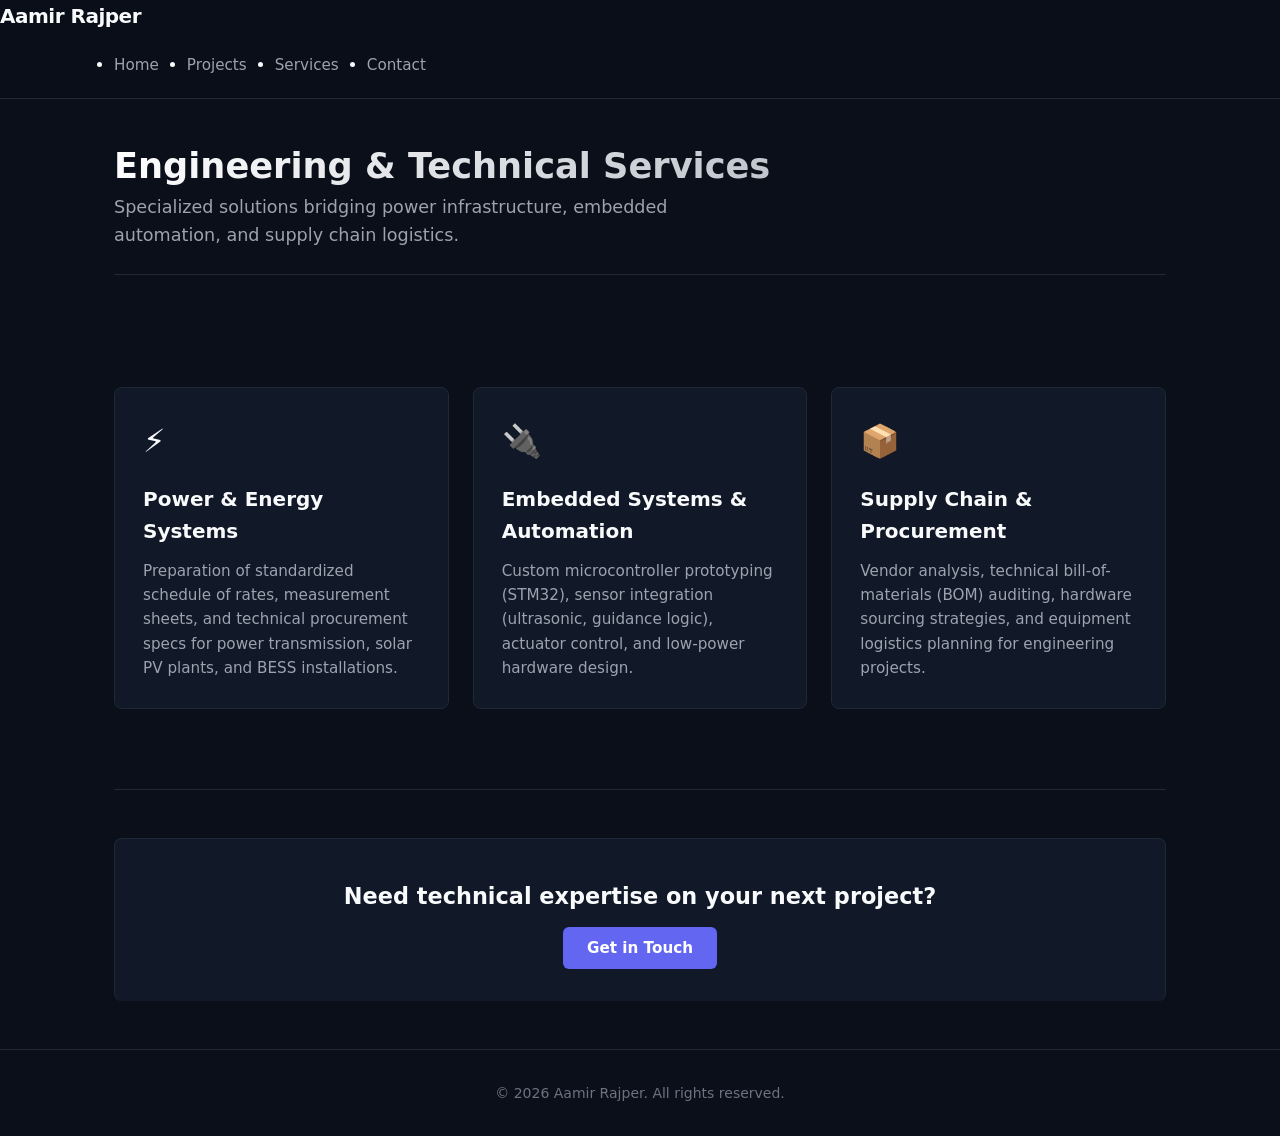
==== services.html @ c8661ab8 "Add dedicated services page and styling" ====
<!DOCTYPE html>
<html lang="en">
<head>
    <meta charset="UTF-8">
    <meta name="viewport" content="width=device-width, initial-scale=1.0">
    <title>Services | Aamir Rajper</title>
    <link rel="stylesheet" href="css/style.css">
</head>
<body>

    <!-- HEADER / NAVIGATION -->
    <header class="navbar">
        <div class="nav-container">
            <a href="index.html" class="logo">Aamir Rajper</a>
            <nav>
                <ul class="nav-links">
                    <li><a href="index.html">Home</a></li>
                    <li><a href="index.html#projects">Projects</a></li>
                    <li><a href="services.html" class="active">Services</a></li>
                    <li><a href="index.html#contact">Contact</a></li>
                </ul>
            </nav>
        </div>
    </header>

    <!-- MAIN CONTENT -->
    <main class="container">
        
        <section class="hero-services">
            <h1>Engineering & Technical Services</h1>
            <p class="subtitle">Specialized solutions bridging power infrastructure, embedded automation, and supply chain logistics.</p>
        </section>

        <!-- SERVICES GRID -->
        <section class="services-grid">

            <!-- Service 1 -->
            <div class="service-card">
                <div class="service-icon">⚡</div>
                <h3>Power & Energy Systems</h3>
                <p>Preparation of standardized schedule of rates, measurement sheets, and technical procurement specs for power transmission, solar PV plants, and BESS installations.</p>
            </div>

            <!-- Service 2 -->
            <div class="service-card">
                <div class="service-icon">🔌</div>
                <h3>Embedded Systems & Automation</h3>
                <p>Custom microcontroller prototyping (STM32), sensor integration (ultrasonic, guidance logic), actuator control, and low-power hardware design.</p>
            </div>

            <!-- Service 3 -->
            <div class="service-card">
                <div class="service-icon">📦</div>
                <h3>Supply Chain & Procurement</h3>
                <p>Vendor analysis, technical bill-of-materials (BOM) auditing, hardware sourcing strategies, and equipment logistics planning for engineering projects.</p>
            </div>

        </section>

        <!-- CALL TO ACTION -->
        <section class="services-cta">
            <h2>Need technical expertise on your next project?</h2>
            <a href="index.html#contact" class="btn-primary">Get in Touch</a>
        </section>

    </main>

    <!-- FOOTER -->
    <footer>
        <p>&copy; 2026 Aamir Rajper. All rights reserved.</p>
    </footer>

    <script src="js/main.js"></script>
</body>
</html>
---- css/style.css ----
/* ==========================================================================
   1. CSS Variables & Theme Setup
   ========================================================================== */
:root {
  --bg-primary: #0b0f19;
  --bg-surface: #111827;
  --bg-surface-hover: #1f2937;
  
  --text-primary: #f9fafb;
  --text-secondary: #9ca3af;
  --text-muted: #6b7280;
  
  --accent-primary: #6366f1;
  --accent-hover: #4f46e5;
  --accent-glow: rgba(99, 102, 241, 0.15);
  
  --border-color: #1f2937;
  --max-width: 1100px;
  --font-family: system-ui, -apple-system, BlinkMacSystemFont, 'Segoe UI', Roboto, Oxygen, Ubuntu, Cantarell, sans-serif;
  --transition-fast: 0.2s ease;
}

/* ==========================================================================
   2. Reset & General Styles
   ========================================================================== */
* {
  margin: 0;
  padding: 0;
  box-sizing: border-box;
}

html {
  scroll-behavior: smooth;
  font-size: 16px;
}

body {
  background-color: var(--bg-primary);
  color: var(--text-primary);
  font-family: var(--font-family);
  line-height: 1.6;
  min-height: 100vh;
  display: flex;
  flex-direction: column;
}

a {
  color: inherit;
  text-decoration: none;
}

/* ==========================================================================
   3. Header & Navigation
   ========================================================================== */
header {
  position: sticky;
  top: 0;
  background-color: rgba(11, 15, 25, 0.85);
  backdrop-filter: blur(12px);
  border-bottom: 1px solid var(--border-color);
  z-index: 100;
}

nav {
  max-width: var(--max-width);
  margin: 0 auto;
  padding: 1.25rem 1.5rem;
  display: flex;
  justify-content: space-between;
  align-items: center;
}

.logo {
  font-weight: 700;
  font-size: 1.25rem;
  letter-spacing: -0.025em;
  color: var(--text-primary);
}

.nav-links {
  display: flex;
  gap: 1.75rem;
}

.nav-links a {
  color: var(--text-secondary);
  font-size: 0.95rem;
  font-weight: 500;
  transition: color var(--transition-fast);
}

.nav-links a:hover {
  color: var(--accent-primary);
}

/* ==========================================================================
   4. Main Content Layout & Sections
   ========================================================================== */
main {
  flex: 1;
  max-width: var(--max-width);
  margin: 0 auto;
  padding: 0 1.5rem;
  width: 100%;
}

section {
  padding: 5rem 0;
  border-bottom: 1px solid var(--border-color);
}

section:last-of-type {
  border-bottom: none;
}

h1 {
  font-size: 3rem;
  font-weight: 800;
  line-height: 1.1;
  margin-bottom: 0.75rem;
  background: linear-gradient(135deg, #ffffff 0%, var(--text-secondary) 100%);
  -webkit-background-clip: text;
  -webkit-text-fill-color: transparent;
}

h2 {
  font-size: 2rem;
  font-weight: 700;
  margin-bottom: 1.5rem;
  color: var(--text-primary);
}

/* Hero Section */
#hero {
  padding: 7rem 0 5rem 0;
}

#hero p:first-child {
  color: var(--accent-primary);
  font-weight: 600;
  font-size: 1.1rem;
  margin-bottom: 0.5rem;
}

#hero h2 {
  color: var(--text-secondary);
  font-size: 1.5rem;
  font-weight: 500;
  margin-bottom: 1.25rem;
}

#hero p:nth-of-type(2) {
  max-width: 600px;
  color: var(--text-secondary);
  font-size: 1.125rem;
  margin-bottom: 2rem;
}

#hero a {
  display: inline-block;
  padding: 0.75rem 1.5rem;
  border-radius: 6px;
  font-weight: 600;
  font-size: 0.95rem;
  transition: all var(--transition-fast);
  margin-right: 1rem;
}

#hero a:first-of-type {
  background-color: var(--accent-primary);
  color: #ffffff;
}

#hero a:first-of-type:hover {
  background-color: var(--accent-hover);
  box-shadow: 0 4px 14px var(--accent-glow);
}

#hero a:last-of-type {
  border: 1px solid var(--border-color);
  color: var(--text-primary);
}

#hero a:last-of-type:hover {
  background-color: var(--bg-surface-hover);
}

/* ==========================================================================
   5. Footer
   ========================================================================== */
footer {
  border-top: 1px solid var(--border-color);
  padding: 2rem 1.5rem;
  text-align: center;
  color: var(--text-muted);
  font-size: 0.875rem;
}

/* ==========================================================================
   6. About & Skills Styles
   ========================================================================== */
.about-content {
  max-width: 750px;
  display: flex;
  flex-direction: column;
  gap: 1.25rem;
  color: var(--text-secondary);
  font-size: 1.1rem;
}

.skills-grid {
  display: grid;
  grid-template-columns: repeat(auto-fit, minmax(260px, 1fr));
  gap: 1.5rem;
  margin-top: 1rem;
}

.skill-card {
  background-color: var(--bg-surface);
  border: 1px solid var(--border-color);
  border-radius: 8px;
  padding: 1.75rem;
  transition: transform var(--transition-fast), border-color var(--transition-fast);
}

.skill-card:hover {
  transform: translateY(-3px);
  border-color: var(--accent-primary);
}

.skill-card h3 {
  font-size: 1.15rem;
  color: var(--text-primary);
  margin-bottom: 1rem;
  font-weight: 600;
}

.skill-card ul {
  list-style: none;
}

.skill-card li {
  color: var(--text-secondary);
  font-size: 0.95rem;
  margin-bottom: 0.5rem;
  position: relative;
  padding-left: 1.25rem;
}

.skill-card li::before {
  content: "▹";
  position: absolute;
  left: 0;
  color: var(--accent-primary);
}

/* ==========================================================================
   7. Projects Section Styles
   ========================================================================== */
.projects-grid {
  display: grid;
  grid-template-columns: repeat(auto-fit, minmax(300px, 1fr));
  gap: 1.5rem;
  margin-top: 1.5rem;
}

.project-card {
  background-color: var(--bg-surface);
  border: 1px solid var(--border-color);
  border-radius: 8px;
  padding: 1.75rem;
  display: flex;
  flex-direction: column;
  justify-content: space-between;
  transition: transform var(--transition-fast), border-color var(--transition-fast);
}

.project-card:hover {
  transform: translateY(-4px);
  border-color: var(--accent-primary);
}

.project-tags {
  display: flex;
  flex-wrap: wrap;
  gap: 0.5rem;
  margin-bottom: 1rem;
}

.tag {
  background-color: var(--accent-glow);
  color: var(--accent-primary);
  font-size: 0.75rem;
  font-weight: 600;
  padding: 0.25rem 0.6rem;
  border-radius: 4px;
}

.project-card h3 {
  font-size: 1.2rem;
  color: var(--text-primary);
  margin-bottom: 0.75rem;
}

.project-card p {
  color: var(--text-secondary);
  font-size: 0.95rem;
  margin-bottom: 1.5rem;
  flex-grow: 1;
}

.btn-link {
  color: var(--accent-primary);
  font-size: 0.9rem;
  font-weight: 600;
  display: inline-flex;
  align-items: center;
  gap: 0.3rem;
  transition: color var(--transition-fast);
}

.btn-link:hover {
  color: var(--accent-hover);
  text-decoration: underline;
}
/* ==========================================================================
   Contact Section
   ========================================================================== */
.contact-container {
  max-width: 600px;
}

.contact-container p {
  color: var(--text-secondary);
  font-size: 1.1rem;
  margin-bottom: 1.75rem;
}

.contact-links {
  display: flex;
  gap: 1rem;
  flex-wrap: wrap;
}

.btn-primary {
  background-color: var(--accent-primary);
  color: #ffffff;
  padding: 0.75rem 1.5rem;
  border-radius: 6px;
  font-weight: 600;
  font-size: 0.95rem;
  transition: background-color var(--transition-fast);
}

.btn-primary:hover {
  background-color: var(--accent-hover);
}

.btn-secondary {
  border: 1px solid var(--border-color);
  color: var(--text-primary);
  padding: 0.75rem 1.5rem;
  border-radius: 6px;
  font-weight: 600;
  font-size: 0.95rem;
  transition: background-color var(--transition-fast);
}

.btn-secondary:hover {
  background-color: var(--bg-surface-hover);
}   

/* ==========================================================================
   Services Page Styles
   ========================================================================== */
.hero-services {
  padding: 3rem 0 1.5rem;
}

.hero-services h1 {
  font-size: 2.2rem;
  color: var(--text-primary);
  margin-bottom: 0.5rem;
}

.hero-services .subtitle {
  color: var(--text-secondary);
  font-size: 1.1rem;
  max-width: 650px;
}

.services-grid {
  display: grid;
  grid-template-columns: repeat(auto-fit, minmax(280px, 1fr));
  gap: 1.5rem;
  margin: 2rem 0;
}

.service-card {
  background-color: var(--bg-surface);
  border: 1px solid var(--border-color);
  border-radius: 8px;
  padding: 1.75rem;
  transition: transform var(--transition-fast), border-color var(--transition-fast);
}

.service-card:hover {
  transform: translateY(-4px);
  border-color: var(--accent-primary);
}

.service-icon {
  font-size: 2rem;
  margin-bottom: 1rem;
}

.service-card h3 {
  font-size: 1.25rem;
  color: var(--text-primary);
  margin-bottom: 0.75rem;
}

.service-card p {
  color: var(--text-secondary);
  font-size: 0.95rem;
  line-height: 1.6;
}

.services-cta {
  background-color: var(--bg-surface);
  border: 1px solid var(--border-color);
  border-radius: 8px;
  padding: 2.5rem;
  text-align: center;
  margin: 3rem 0;
}

.services-cta h2 {
  font-size: 1.4rem;
  margin-bottom: 1.25rem;
  color: var(--text-primary);
}
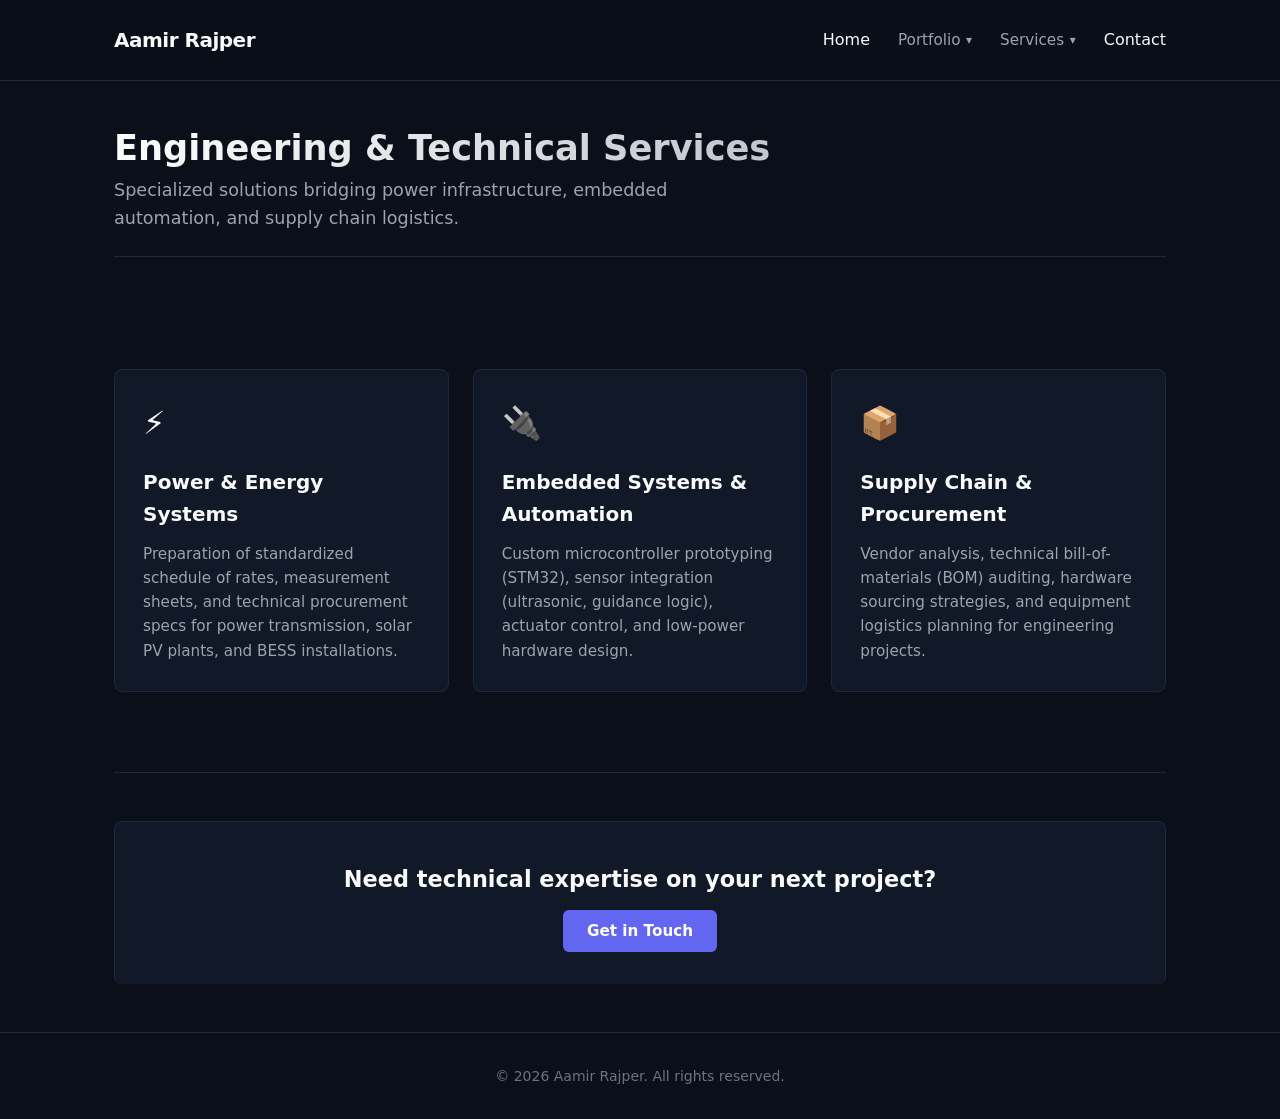
==== commit a2a93ecc: "Implement mega-dropdown navigation across main and services pages" ====
--- a/services.html
+++ b/services.html
@@ -4,27 +4,71 @@
     <meta charset="UTF-8">
     <meta name="viewport" content="width=device-width, initial-scale=1.0">
     <title>Services | Aamir Rajper</title>
+    <meta name="description" content="Engineering and technical services provided by Aamir Rajper.">
     <link rel="stylesheet" href="css/style.css">
 </head>
 <body>
 
-    <!-- HEADER / NAVIGATION -->
-    <header class="navbar">
-        <div class="nav-container">
+    <!-- HEADER & NAVIGATION -->
+    <header>
+        <nav>
             <a href="index.html" class="logo">Aamir Rajper</a>
-            <nav>
-                <ul class="nav-links">
-                    <li><a href="index.html">Home</a></li>
-                    <li><a href="index.html#projects">Projects</a></li>
-                    <li><a href="services.html" class="active">Services</a></li>
-                    <li><a href="index.html#contact">Contact</a></li>
-                </ul>
-            </nav>
-        </div>
+            <ul class="nav-links">
+                <li><a href="index.html">Home</a></li>
+
+                <!-- PORTFOLIO DROPDOWN -->
+                <li class="dropdown">
+                    <a href="index.html" class="dropdown-btn">Portfolio <span class="arrow">▾</span></a>
+                    <div class="dropdown-menu">
+                        <a href="index.html#about">
+                            <strong>About Me</strong>
+                            <span>Overview & background details</span>
+                        </a>
+                        <a href="index.html#experience">
+                            <strong>Experience</strong>
+                            <span>Engineering & career history</span>
+                        </a>
+                        <a href="index.html#education">
+                            <strong>Education</strong>
+                            <span>Degrees & certifications</span>
+                        </a>
+                        <a href="index.html#skills">
+                            <strong>Skills</strong>
+                            <span>Core technical proficiencies</span>
+                        </a>
+                        <a href="index.html#projects">
+                            <strong>Projects</strong>
+                            <span>Featured engineering work</span>
+                        </a>
+                    </div>
+                </li>
+
+                <!-- SERVICES DROPDOWN -->
+                <li class="dropdown">
+                    <a href="services.html" class="dropdown-btn">Services <span class="arrow">▾</span></a>
+                    <div class="dropdown-menu">
+                        <a href="services.html#power">
+                            <strong>Power & Energy</strong>
+                            <span>Specs, BOM & rate scheduling</span>
+                        </a>
+                        <a href="services.html#embedded">
+                            <strong>Embedded Systems</strong>
+                            <span>STM32 & automation design</span>
+                        </a>
+                        <a href="services.html#supply-chain">
+                            <strong>Supply Chain</strong>
+                            <span>Procurement & logistics</span>
+                        </a>
+                    </div>
+                </li>
+
+                <li><a href="index.html#contact" class="btn-nav">Contact</a></li>
+            </ul>
+        </nav>
     </header>
 
     <!-- MAIN CONTENT -->
-    <main class="container">
+    <main>
         
         <section class="hero-services">
             <h1>Engineering & Technical Services</h1>
@@ -35,21 +79,21 @@
         <section class="services-grid">
 
             <!-- Service 1 -->
-            <div class="service-card">
+            <div class="service-card" id="power">
                 <div class="service-icon">⚡</div>
                 <h3>Power & Energy Systems</h3>
                 <p>Preparation of standardized schedule of rates, measurement sheets, and technical procurement specs for power transmission, solar PV plants, and BESS installations.</p>
             </div>
 
             <!-- Service 2 -->
-            <div class="service-card">
+            <div class="service-card" id="embedded">
                 <div class="service-icon">🔌</div>
                 <h3>Embedded Systems & Automation</h3>
                 <p>Custom microcontroller prototyping (STM32), sensor integration (ultrasonic, guidance logic), actuator control, and low-power hardware design.</p>
             </div>
 
             <!-- Service 3 -->
-            <div class="service-card">
+            <div class="service-card" id="supply-chain">
                 <div class="service-icon">📦</div>
                 <h3>Supply Chain & Procurement</h3>
                 <p>Vendor analysis, technical bill-of-materials (BOM) auditing, hardware sourcing strategies, and equipment logistics planning for engineering projects.</p>
--- a/css/style.css
+++ b/css/style.css
@@ -52,6 +52,9 @@
 /* ==========================================================================
    3. Header & Navigation
    ========================================================================== */
+/* ==========================================================================
+   3. Header & Navigation
+   ========================================================================== */
 header {
   position: sticky;
   top: 0;
@@ -79,18 +82,92 @@
 
 .nav-links {
   display: flex;
+  align-items: center;
   gap: 1.75rem;
-}
-
-.nav-links a {
+  list-style: none;
+}
+
+/* Mega Dropdown Navigation Styles */
+.dropdown {
+  position: relative;
+}
+
+.dropdown-btn {
   color: var(--text-secondary);
   font-size: 0.95rem;
   font-weight: 500;
+  display: flex;
+  align-items: center;
+  gap: 0.35rem;
+  padding: 0.5rem 0;
   transition: color var(--transition-fast);
 }
 
-.nav-links a:hover {
+.dropdown:hover .dropdown-btn {
   color: var(--accent-primary);
+}
+
+.dropdown-btn .arrow {
+  font-size: 0.75rem;
+  transition: transform 0.2s ease;
+}
+
+.dropdown:hover .dropdown-btn .arrow {
+  transform: rotate(180deg);
+}
+
+/* Dropdown Card Box */
+.dropdown-menu {
+  position: absolute;
+  top: 100%;
+  left: 0;
+  width: 260px;
+  background-color: var(--bg-surface);
+  border: 1px solid var(--border-color);
+  border-radius: 8px;
+  padding: 0.75rem;
+  box-shadow: 0 10px 25px rgba(0, 0, 0, 0.5);
+  display: flex;
+  flex-direction: column;
+  gap: 0.5rem;
+  opacity: 0;
+  visibility: hidden;
+  transform: translateY(10px);
+  transition: all 0.25s ease;
+  z-index: 1000;
+}
+
+/* Show Dropdown on Hover */
+.dropdown:hover .dropdown-menu {
+  opacity: 1;
+  visibility: visible;
+  transform: translateY(0);
+}
+
+/* Individual Dropdown Item */
+.dropdown-menu a {
+  display: block;
+  padding: 0.6rem 0.8rem;
+  border-radius: 6px;
+  text-decoration: none;
+  transition: background-color var(--transition-fast);
+}
+
+.dropdown-menu a:hover {
+  background-color: var(--bg-surface-hover);
+}
+
+.dropdown-menu a strong {
+  display: block;
+  color: var(--text-primary);
+  font-size: 0.95rem;
+}
+
+.dropdown-menu a span {
+  display: block;
+  color: var(--text-secondary);
+  font-size: 0.78rem;
+  margin-top: 2px;
 }
 
 /* ==========================================================================
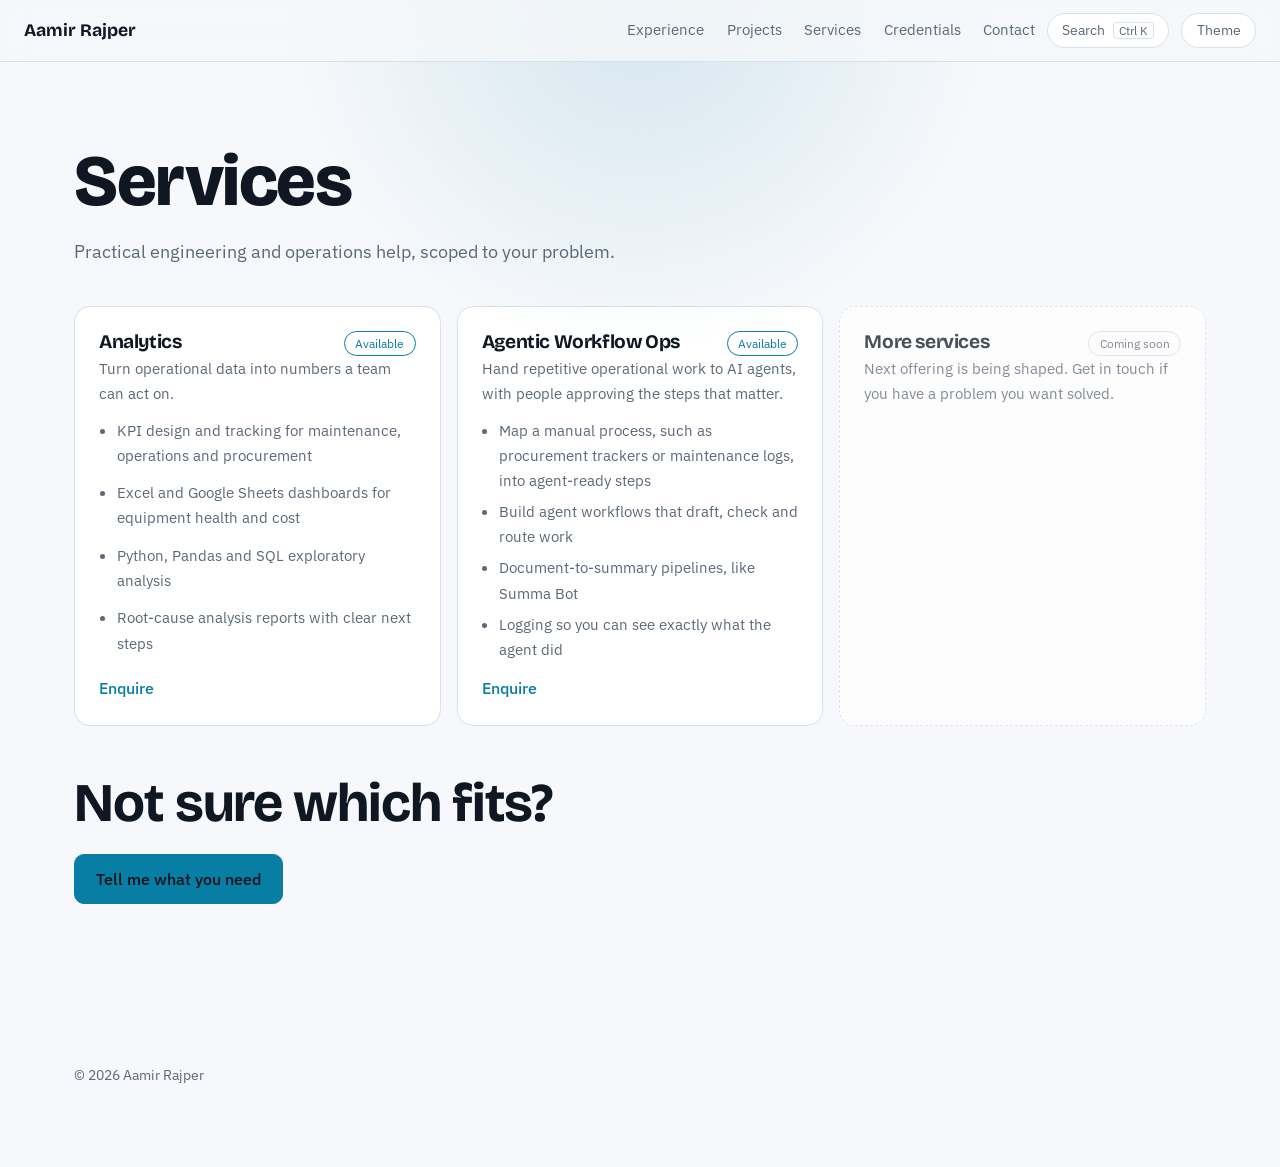
==== commit 9400275a: "Repair portfolio project structure" ====
--- a/services.html
+++ b/services.html
@@ -1,119 +1,17 @@
 <!DOCTYPE html>
-<html lang="en">
+<html lang="en" data-theme="dark">
 <head>
-    <meta charset="UTF-8">
-    <meta name="viewport" content="width=device-width, initial-scale=1.0">
-    <title>Services | Aamir Rajper</title>
-    <meta name="description" content="Engineering and technical services provided by Aamir Rajper.">
-    <link rel="stylesheet" href="css/style.css">
+<meta charset="UTF-8"><meta name="viewport" content="width=device-width, initial-scale=1">
+<title>Services | Aamir Rajper</title>
+<meta name="description" content="Analytics and agentic workflow operations services by Aamir Rajper.">
+<link rel="preconnect" href="https://fonts.googleapis.com"><link rel="preconnect" href="https://fonts.gstatic.com" crossorigin>
+<link href="https://fonts.googleapis.com/css2?family=Bricolage+Grotesque:wght@500;700;800&family=IBM+Plex+Sans:wght@400;500&display=swap" rel="stylesheet">
+<link rel="stylesheet" href="css/tokens.css"><link rel="stylesheet" href="css/style.css">
 </head>
 <body>
-
-    <!-- HEADER & NAVIGATION -->
-    <header>
-        <nav>
-            <a href="index.html" class="logo">Aamir Rajper</a>
-            <ul class="nav-links">
-                <li><a href="index.html">Home</a></li>
-
-                <!-- PORTFOLIO DROPDOWN -->
-                <li class="dropdown">
-                    <a href="index.html" class="dropdown-btn">Portfolio <span class="arrow">▾</span></a>
-                    <div class="dropdown-menu">
-                        <a href="index.html#about">
-                            <strong>About Me</strong>
-                            <span>Overview & background details</span>
-                        </a>
-                        <a href="index.html#experience">
-                            <strong>Experience</strong>
-                            <span>Engineering & career history</span>
-                        </a>
-                        <a href="index.html#education">
-                            <strong>Education</strong>
-                            <span>Degrees & certifications</span>
-                        </a>
-                        <a href="index.html#skills">
-                            <strong>Skills</strong>
-                            <span>Core technical proficiencies</span>
-                        </a>
-                        <a href="index.html#projects">
-                            <strong>Projects</strong>
-                            <span>Featured engineering work</span>
-                        </a>
-                    </div>
-                </li>
-
-                <!-- SERVICES DROPDOWN -->
-                <li class="dropdown">
-                    <a href="services.html" class="dropdown-btn">Services <span class="arrow">▾</span></a>
-                    <div class="dropdown-menu">
-                        <a href="services.html#power">
-                            <strong>Power & Energy</strong>
-                            <span>Specs, BOM & rate scheduling</span>
-                        </a>
-                        <a href="services.html#embedded">
-                            <strong>Embedded Systems</strong>
-                            <span>STM32 & automation design</span>
-                        </a>
-                        <a href="services.html#supply-chain">
-                            <strong>Supply Chain</strong>
-                            <span>Procurement & logistics</span>
-                        </a>
-                    </div>
-                </li>
-
-                <li><a href="index.html#contact" class="btn-nav">Contact</a></li>
-            </ul>
-        </nav>
-    </header>
-
-    <!-- MAIN CONTENT -->
-    <main>
-        
-        <section class="hero-services">
-            <h1>Engineering & Technical Services</h1>
-            <p class="subtitle">Specialized solutions bridging power infrastructure, embedded automation, and supply chain logistics.</p>
-        </section>
-
-        <!-- SERVICES GRID -->
-        <section class="services-grid">
-
-            <!-- Service 1 -->
-            <div class="service-card" id="power">
-                <div class="service-icon">⚡</div>
-                <h3>Power & Energy Systems</h3>
-                <p>Preparation of standardized schedule of rates, measurement sheets, and technical procurement specs for power transmission, solar PV plants, and BESS installations.</p>
-            </div>
-
-            <!-- Service 2 -->
-            <div class="service-card" id="embedded">
-                <div class="service-icon">🔌</div>
-                <h3>Embedded Systems & Automation</h3>
-                <p>Custom microcontroller prototyping (STM32), sensor integration (ultrasonic, guidance logic), actuator control, and low-power hardware design.</p>
-            </div>
-
-            <!-- Service 3 -->
-            <div class="service-card" id="supply-chain">
-                <div class="service-icon">📦</div>
-                <h3>Supply Chain & Procurement</h3>
-                <p>Vendor analysis, technical bill-of-materials (BOM) auditing, hardware sourcing strategies, and equipment logistics planning for engineering projects.</p>
-            </div>
-
-        </section>
-
-        <!-- CALL TO ACTION -->
-        <section class="services-cta">
-            <h2>Need technical expertise on your next project?</h2>
-            <a href="index.html#contact" class="btn-primary">Get in Touch</a>
-        </section>
-
-    </main>
-
-    <!-- FOOTER -->
-    <footer>
-        <p>&copy; 2026 Aamir Rajper. All rights reserved.</p>
-    </footer>
-
-    <script src="js/main.js"></script>
+<header class="bar" id="bar"></header>
+<main><section id="svc" class="wrap"></section></main>
+<footer class="wrap">&copy; <span id="yr"></span> Aamir Rajper</footer>
+<script type="module" src="js/services-main.js"></script>
 </body>
-</html>+</html>
--- a/css/tokens.css
+++ b/css/tokens.css
@@ -0,0 +1,23 @@
+:root {
+  --bg: #080c14;
+  --surface: #0e1420;
+  --surface2: #151d2b;
+  --ink: #eef3fb;
+  --mute: #9aa7b8;
+  --line: #253041;
+  --accent: #58d6ff;
+  --wrap: 1180px;
+  --r: 16px;
+  --display: 'Bricolage Grotesque', system-ui, sans-serif;
+  --body: 'IBM Plex Sans', system-ui, sans-serif;
+}
+
+html[data-theme='light'] {
+  --bg: #f6f8fb;
+  --surface: #ffffff;
+  --surface2: #edf2f7;
+  --ink: #101722;
+  --mute: #5c6878;
+  --line: #d8e0ea;
+  --accent: #087ea4;
+}
--- a/css/style.css
+++ b/css/style.css
@@ -1,519 +1,49 @@
-/* ==========================================================================
-   1. CSS Variables & Theme Setup
-   ========================================================================== */
-:root {
-  --bg-primary: #0b0f19;
-  --bg-surface: #111827;
-  --bg-surface-hover: #1f2937;
-  
-  --text-primary: #f9fafb;
-  --text-secondary: #9ca3af;
-  --text-muted: #6b7280;
-  
-  --accent-primary: #6366f1;
-  --accent-hover: #4f46e5;
-  --accent-glow: rgba(99, 102, 241, 0.15);
-  
-  --border-color: #1f2937;
-  --max-width: 1100px;
-  --font-family: system-ui, -apple-system, BlinkMacSystemFont, 'Segoe UI', Roboto, Oxygen, Ubuntu, Cantarell, sans-serif;
-  --transition-fast: 0.2s ease;
-}
-
-/* ==========================================================================
-   2. Reset & General Styles
-   ========================================================================== */
-* {
-  margin: 0;
-  padding: 0;
-  box-sizing: border-box;
-}
-
-html {
-  scroll-behavior: smooth;
-  font-size: 16px;
-}
-
-body {
-  background-color: var(--bg-primary);
-  color: var(--text-primary);
-  font-family: var(--font-family);
-  line-height: 1.6;
-  min-height: 100vh;
-  display: flex;
-  flex-direction: column;
-}
-
-a {
-  color: inherit;
-  text-decoration: none;
-}
-
-/* ==========================================================================
-   3. Header & Navigation
-   ========================================================================== */
-/* ==========================================================================
-   3. Header & Navigation
-   ========================================================================== */
-header {
-  position: sticky;
-  top: 0;
-  background-color: rgba(11, 15, 25, 0.85);
-  backdrop-filter: blur(12px);
-  border-bottom: 1px solid var(--border-color);
-  z-index: 100;
-}
-
-nav {
-  max-width: var(--max-width);
-  margin: 0 auto;
-  padding: 1.25rem 1.5rem;
-  display: flex;
-  justify-content: space-between;
-  align-items: center;
-}
-
-.logo {
-  font-weight: 700;
-  font-size: 1.25rem;
-  letter-spacing: -0.025em;
-  color: var(--text-primary);
-}
-
-.nav-links {
-  display: flex;
-  align-items: center;
-  gap: 1.75rem;
-  list-style: none;
-}
-
-/* Mega Dropdown Navigation Styles */
-.dropdown {
-  position: relative;
-}
-
-.dropdown-btn {
-  color: var(--text-secondary);
-  font-size: 0.95rem;
-  font-weight: 500;
-  display: flex;
-  align-items: center;
-  gap: 0.35rem;
-  padding: 0.5rem 0;
-  transition: color var(--transition-fast);
-}
-
-.dropdown:hover .dropdown-btn {
-  color: var(--accent-primary);
-}
-
-.dropdown-btn .arrow {
-  font-size: 0.75rem;
-  transition: transform 0.2s ease;
-}
-
-.dropdown:hover .dropdown-btn .arrow {
-  transform: rotate(180deg);
-}
-
-/* Dropdown Card Box */
-.dropdown-menu {
-  position: absolute;
-  top: 100%;
-  left: 0;
-  width: 260px;
-  background-color: var(--bg-surface);
-  border: 1px solid var(--border-color);
-  border-radius: 8px;
-  padding: 0.75rem;
-  box-shadow: 0 10px 25px rgba(0, 0, 0, 0.5);
-  display: flex;
-  flex-direction: column;
-  gap: 0.5rem;
-  opacity: 0;
-  visibility: hidden;
-  transform: translateY(10px);
-  transition: all 0.25s ease;
-  z-index: 1000;
-}
-
-/* Show Dropdown on Hover */
-.dropdown:hover .dropdown-menu {
-  opacity: 1;
-  visibility: visible;
-  transform: translateY(0);
-}
-
-/* Individual Dropdown Item */
-.dropdown-menu a {
-  display: block;
-  padding: 0.6rem 0.8rem;
-  border-radius: 6px;
-  text-decoration: none;
-  transition: background-color var(--transition-fast);
-}
-
-.dropdown-menu a:hover {
-  background-color: var(--bg-surface-hover);
-}
-
-.dropdown-menu a strong {
-  display: block;
-  color: var(--text-primary);
-  font-size: 0.95rem;
-}
-
-.dropdown-menu a span {
-  display: block;
-  color: var(--text-secondary);
-  font-size: 0.78rem;
-  margin-top: 2px;
-}
-
-/* ==========================================================================
-   4. Main Content Layout & Sections
-   ========================================================================== */
-main {
-  flex: 1;
-  max-width: var(--max-width);
-  margin: 0 auto;
-  padding: 0 1.5rem;
-  width: 100%;
-}
-
-section {
-  padding: 5rem 0;
-  border-bottom: 1px solid var(--border-color);
-}
-
-section:last-of-type {
-  border-bottom: none;
-}
-
-h1 {
-  font-size: 3rem;
-  font-weight: 800;
-  line-height: 1.1;
-  margin-bottom: 0.75rem;
-  background: linear-gradient(135deg, #ffffff 0%, var(--text-secondary) 100%);
-  -webkit-background-clip: text;
-  -webkit-text-fill-color: transparent;
-}
-
-h2 {
-  font-size: 2rem;
-  font-weight: 700;
-  margin-bottom: 1.5rem;
-  color: var(--text-primary);
-}
-
-/* Hero Section */
-#hero {
-  padding: 7rem 0 5rem 0;
-}
-
-#hero p:first-child {
-  color: var(--accent-primary);
-  font-weight: 600;
-  font-size: 1.1rem;
-  margin-bottom: 0.5rem;
-}
-
-#hero h2 {
-  color: var(--text-secondary);
-  font-size: 1.5rem;
-  font-weight: 500;
-  margin-bottom: 1.25rem;
-}
-
-#hero p:nth-of-type(2) {
-  max-width: 600px;
-  color: var(--text-secondary);
-  font-size: 1.125rem;
-  margin-bottom: 2rem;
-}
-
-#hero a {
-  display: inline-block;
-  padding: 0.75rem 1.5rem;
-  border-radius: 6px;
-  font-weight: 600;
-  font-size: 0.95rem;
-  transition: all var(--transition-fast);
-  margin-right: 1rem;
-}
-
-#hero a:first-of-type {
-  background-color: var(--accent-primary);
-  color: #ffffff;
-}
-
-#hero a:first-of-type:hover {
-  background-color: var(--accent-hover);
-  box-shadow: 0 4px 14px var(--accent-glow);
-}
-
-#hero a:last-of-type {
-  border: 1px solid var(--border-color);
-  color: var(--text-primary);
-}
-
-#hero a:last-of-type:hover {
-  background-color: var(--bg-surface-hover);
-}
-
-/* ==========================================================================
-   5. Footer
-   ========================================================================== */
-footer {
-  border-top: 1px solid var(--border-color);
-  padding: 2rem 1.5rem;
-  text-align: center;
-  color: var(--text-muted);
-  font-size: 0.875rem;
-}
-
-/* ==========================================================================
-   6. About & Skills Styles
-   ========================================================================== */
-.about-content {
-  max-width: 750px;
-  display: flex;
-  flex-direction: column;
-  gap: 1.25rem;
-  color: var(--text-secondary);
-  font-size: 1.1rem;
-}
-
-.skills-grid {
-  display: grid;
-  grid-template-columns: repeat(auto-fit, minmax(260px, 1fr));
-  gap: 1.5rem;
-  margin-top: 1rem;
-}
-
-.skill-card {
-  background-color: var(--bg-surface);
-  border: 1px solid var(--border-color);
-  border-radius: 8px;
-  padding: 1.75rem;
-  transition: transform var(--transition-fast), border-color var(--transition-fast);
-}
-
-.skill-card:hover {
-  transform: translateY(-3px);
-  border-color: var(--accent-primary);
-}
-
-.skill-card h3 {
-  font-size: 1.15rem;
-  color: var(--text-primary);
-  margin-bottom: 1rem;
-  font-weight: 600;
-}
-
-.skill-card ul {
-  list-style: none;
-}
-
-.skill-card li {
-  color: var(--text-secondary);
-  font-size: 0.95rem;
-  margin-bottom: 0.5rem;
-  position: relative;
-  padding-left: 1.25rem;
-}
-
-.skill-card li::before {
-  content: "▹";
-  position: absolute;
-  left: 0;
-  color: var(--accent-primary);
-}
-
-/* ==========================================================================
-   7. Projects Section Styles
-   ========================================================================== */
-.projects-grid {
-  display: grid;
-  grid-template-columns: repeat(auto-fit, minmax(300px, 1fr));
-  gap: 1.5rem;
-  margin-top: 1.5rem;
-}
-
-.project-card {
-  background-color: var(--bg-surface);
-  border: 1px solid var(--border-color);
-  border-radius: 8px;
-  padding: 1.75rem;
-  display: flex;
-  flex-direction: column;
-  justify-content: space-between;
-  transition: transform var(--transition-fast), border-color var(--transition-fast);
-}
-
-.project-card:hover {
-  transform: translateY(-4px);
-  border-color: var(--accent-primary);
-}
-
-.project-tags {
-  display: flex;
-  flex-wrap: wrap;
-  gap: 0.5rem;
-  margin-bottom: 1rem;
-}
-
-.tag {
-  background-color: var(--accent-glow);
-  color: var(--accent-primary);
-  font-size: 0.75rem;
-  font-weight: 600;
-  padding: 0.25rem 0.6rem;
-  border-radius: 4px;
-}
-
-.project-card h3 {
-  font-size: 1.2rem;
-  color: var(--text-primary);
-  margin-bottom: 0.75rem;
-}
-
-.project-card p {
-  color: var(--text-secondary);
-  font-size: 0.95rem;
-  margin-bottom: 1.5rem;
-  flex-grow: 1;
-}
-
-.btn-link {
-  color: var(--accent-primary);
-  font-size: 0.9rem;
-  font-weight: 600;
-  display: inline-flex;
-  align-items: center;
-  gap: 0.3rem;
-  transition: color var(--transition-fast);
-}
-
-.btn-link:hover {
-  color: var(--accent-hover);
-  text-decoration: underline;
-}
-/* ==========================================================================
-   Contact Section
-   ========================================================================== */
-.contact-container {
-  max-width: 600px;
-}
-
-.contact-container p {
-  color: var(--text-secondary);
-  font-size: 1.1rem;
-  margin-bottom: 1.75rem;
-}
-
-.contact-links {
-  display: flex;
-  gap: 1rem;
-  flex-wrap: wrap;
-}
-
-.btn-primary {
-  background-color: var(--accent-primary);
-  color: #ffffff;
-  padding: 0.75rem 1.5rem;
-  border-radius: 6px;
-  font-weight: 600;
-  font-size: 0.95rem;
-  transition: background-color var(--transition-fast);
-}
-
-.btn-primary:hover {
-  background-color: var(--accent-hover);
-}
-
-.btn-secondary {
-  border: 1px solid var(--border-color);
-  color: var(--text-primary);
-  padding: 0.75rem 1.5rem;
-  border-radius: 6px;
-  font-weight: 600;
-  font-size: 0.95rem;
-  transition: background-color var(--transition-fast);
-}
-
-.btn-secondary:hover {
-  background-color: var(--bg-surface-hover);
-}   
-
-/* ==========================================================================
-   Services Page Styles
-   ========================================================================== */
-.hero-services {
-  padding: 3rem 0 1.5rem;
-}
-
-.hero-services h1 {
-  font-size: 2.2rem;
-  color: var(--text-primary);
-  margin-bottom: 0.5rem;
-}
-
-.hero-services .subtitle {
-  color: var(--text-secondary);
-  font-size: 1.1rem;
-  max-width: 650px;
-}
-
-.services-grid {
-  display: grid;
-  grid-template-columns: repeat(auto-fit, minmax(280px, 1fr));
-  gap: 1.5rem;
-  margin: 2rem 0;
-}
-
-.service-card {
-  background-color: var(--bg-surface);
-  border: 1px solid var(--border-color);
-  border-radius: 8px;
-  padding: 1.75rem;
-  transition: transform var(--transition-fast), border-color var(--transition-fast);
-}
-
-.service-card:hover {
-  transform: translateY(-4px);
-  border-color: var(--accent-primary);
-}
-
-.service-icon {
-  font-size: 2rem;
-  margin-bottom: 1rem;
-}
-
-.service-card h3 {
-  font-size: 1.25rem;
-  color: var(--text-primary);
-  margin-bottom: 0.75rem;
-}
-
-.service-card p {
-  color: var(--text-secondary);
-  font-size: 0.95rem;
-  line-height: 1.6;
-}
-
-.services-cta {
-  background-color: var(--bg-surface);
-  border: 1px solid var(--border-color);
-  border-radius: 8px;
-  padding: 2.5rem;
-  text-align: center;
-  margin: 3rem 0;
-}
-
-.services-cta h2 {
-  font-size: 1.4rem;
-  margin-bottom: 1.25rem;
-  color: var(--text-primary);
-}+*{margin:0;padding:0;box-sizing:border-box}html{scroll-behavior:smooth;scroll-padding-top:72px}
+body{background:var(--bg);color:var(--ink);font:400 1rem/1.65 var(--body);transition:background .3s}
+body::before{content:"";position:fixed;inset:0;pointer-events:none;background:radial-gradient(500px circle at var(--mx,50%) var(--my,0),color-mix(in srgb,var(--accent) 14%,transparent),transparent 70%)}
+a{color:inherit;text-decoration:none}:focus-visible{outline:2px solid var(--accent);outline-offset:3px}
+.wrap{max-width:var(--wrap);margin:0 auto;padding:5rem 1.5rem}
+h1,h2,h3{font-family:var(--display);line-height:1.1;letter-spacing:-.02em}
+h2{font-size:clamp(1.7rem,3vw,2.2rem);margin-bottom:2rem}
+.bar{position:sticky;top:0;z-index:50;display:flex;gap:.75rem;align-items:center;padding:.8rem 1.5rem;background:color-mix(in srgb,var(--bg) 80%,transparent);backdrop-filter:blur(14px);border-bottom:1px solid var(--line)}
+.brand{font:700 1.1rem var(--display);margin-right:auto}.bar nav{display:flex;gap:1.4rem;color:var(--mute);font-size:.92rem}.bar nav a:hover{color:var(--ink)}
+.chip{background:var(--surface);color:var(--mute);border:1px solid var(--line);border-radius:999px;padding:.35rem .9rem;font:inherit;font-size:.85rem;cursor:pointer}.chip:hover{color:var(--ink);border-color:var(--accent)}
+kbd{font:inherit;font-size:.72rem;border:1px solid var(--line);border-radius:4px;padding:0 .3rem;margin-left:.3rem}
+#hero{padding-top:6rem;display:grid;gap:1.5rem}
+#hero h1{font-size:clamp(3rem,9vw,6.5rem);font-weight:800}
+.role{font:500 clamp(1.1rem,2.4vw,1.5rem) var(--display);color:var(--accent)}
+.lead{max-width:60ch;color:var(--mute);font-size:1.1rem}
+.signal{width:100%;height:90px;color:var(--accent)}.signal path{fill:none;stroke:currentColor;stroke-width:2.5;stroke-linejoin:round;stroke-dasharray:1400;animation:draw 1.8s ease-out both}
+@keyframes draw{from{stroke-dashoffset:1400}}
+.lenses{display:inline-flex;gap:.25rem;padding:.25rem;border:1px solid var(--line);border-radius:999px;background:var(--surface);width:max-content;max-width:100%;flex-wrap:wrap}
+.lenses button{border:0;background:none;color:var(--mute);padding:.45rem 1rem;border-radius:999px;font:inherit;font-size:.9rem;cursor:pointer}
+.lenses button[aria-pressed=true]{background:var(--accent);color:#08101a;font-weight:500}
+.cta{display:flex;gap:.75rem;flex-wrap:wrap}.btn{padding:.7rem 1.3rem;border-radius:10px;border:1px solid var(--line);font-weight:500}
+.btn.main{background:var(--accent);border-color:var(--accent);color:#08101a}.btn:hover{transform:translateY(-1px)}
+.stats{display:flex;gap:2.5rem;flex-wrap:wrap;margin-top:.5rem}.stats b{display:block;font:700 2rem var(--display)}.stats span{color:var(--mute);font-size:.88rem}
+.card{background:var(--surface);border:1px solid var(--line);border-radius:var(--r);padding:1.5rem;transition:border-color .2s}
+.card:hover{border-color:var(--accent)}.card.top{border-color:color-mix(in srgb,var(--accent) 55%,var(--line))}
+.bento{display:grid;grid-template-columns:repeat(auto-fit,minmax(280px,1fr));gap:1rem}
+.tags{display:flex;flex-wrap:wrap;gap:.4rem;margin:.8rem 0}.tag{font-size:.78rem;color:var(--mute);background:var(--surface2);padding:.15rem .6rem;border-radius:6px}
+.tag.hit{color:var(--accent)}.card p,.card li{color:var(--mute);font-size:.96rem}.card h3{font-size:1.2rem;margin-bottom:.2rem}
+.card a.more{display:inline-block;margin-top:.8rem;color:var(--accent);font-weight:500}
+.about{display:grid;grid-template-columns:1.2fr 1fr;gap:3rem}.about>div>p{color:var(--mute);font-size:1.12rem;margin-top:1rem}
+.tl{display:grid;gap:1rem;border-left:2px solid var(--line);padding-left:1.5rem}.tl .card{position:relative}
+.tl .card::before{content:"";position:absolute;left:-1.95rem;top:1.7rem;width:.7rem;height:.7rem;border-radius:50%;background:var(--accent)}
+.row{display:flex;justify-content:space-between;gap:1rem;flex-wrap:wrap}.when{color:var(--accent);font-size:.88rem;white-space:nowrap}
+.card ul{padding-left:1.1rem;display:grid;gap:.35rem;margin-top:.7rem}
+.filters{display:flex;gap:.5rem;flex-wrap:wrap;margin-bottom:1.2rem}
+.filters button{background:none;border:1px solid var(--line);color:var(--mute);border-radius:999px;padding:.3rem .9rem;font:inherit;font-size:.85rem;cursor:pointer}
+.filters button[aria-pressed=true]{border-color:var(--accent);color:var(--accent)}
+.contact{display:grid;gap:1.2rem;justify-items:start}.contact h2{font-size:clamp(2rem,5vw,3.4rem);margin:0}
+footer{color:var(--mute);font-size:.85rem;padding-top:1rem}
+dialog{margin:12vh auto auto;width:min(560px,92vw);background:var(--surface);color:var(--ink);border:1px solid var(--line);border-radius:var(--r);padding:0;overflow:hidden}
+dialog::backdrop{background:rgba(0,0,0,.55);backdrop-filter:blur(4px)}
+#pq{width:100%;padding:1rem 1.2rem;background:none;border:0;border-bottom:1px solid var(--line);color:inherit;font:inherit;outline:none}
+#pl{list-style:none;max-height:320px;overflow:auto}#pl li{padding:.7rem 1.2rem;cursor:pointer;color:var(--mute)}#pl li:hover,#pl li.on{background:var(--surface2);color:var(--ink)}
+.rv{opacity:0;transform:translateY(14px);transition:opacity .6s,transform .6s}.rv.in{opacity:1;transform:none}
+@media(max-width:760px){.bar nav{display:none}.about{grid-template-columns:1fr}.wrap{padding:3.5rem 1.2rem}}
+@media(prefers-reduced-motion:reduce){*{animation:none!important;transition:none!important}.rv{opacity:1;transform:none}}
+.pagehead{display:grid;gap:1rem;margin-bottom:2.5rem}.pagehead h1{font-size:clamp(2.6rem,7vw,4.5rem);font-weight:800}
+.svc{display:flex;flex-direction:column}.svc ul{flex:1}.badge{font-size:.78rem;color:var(--accent);border:1px solid var(--accent);border-radius:999px;padding:.05rem .65rem;height:max-content;white-space:nowrap}
+.svc.soon{border-style:dashed;opacity:.75}.svc.soon .badge{color:var(--mute);border-color:var(--line)}
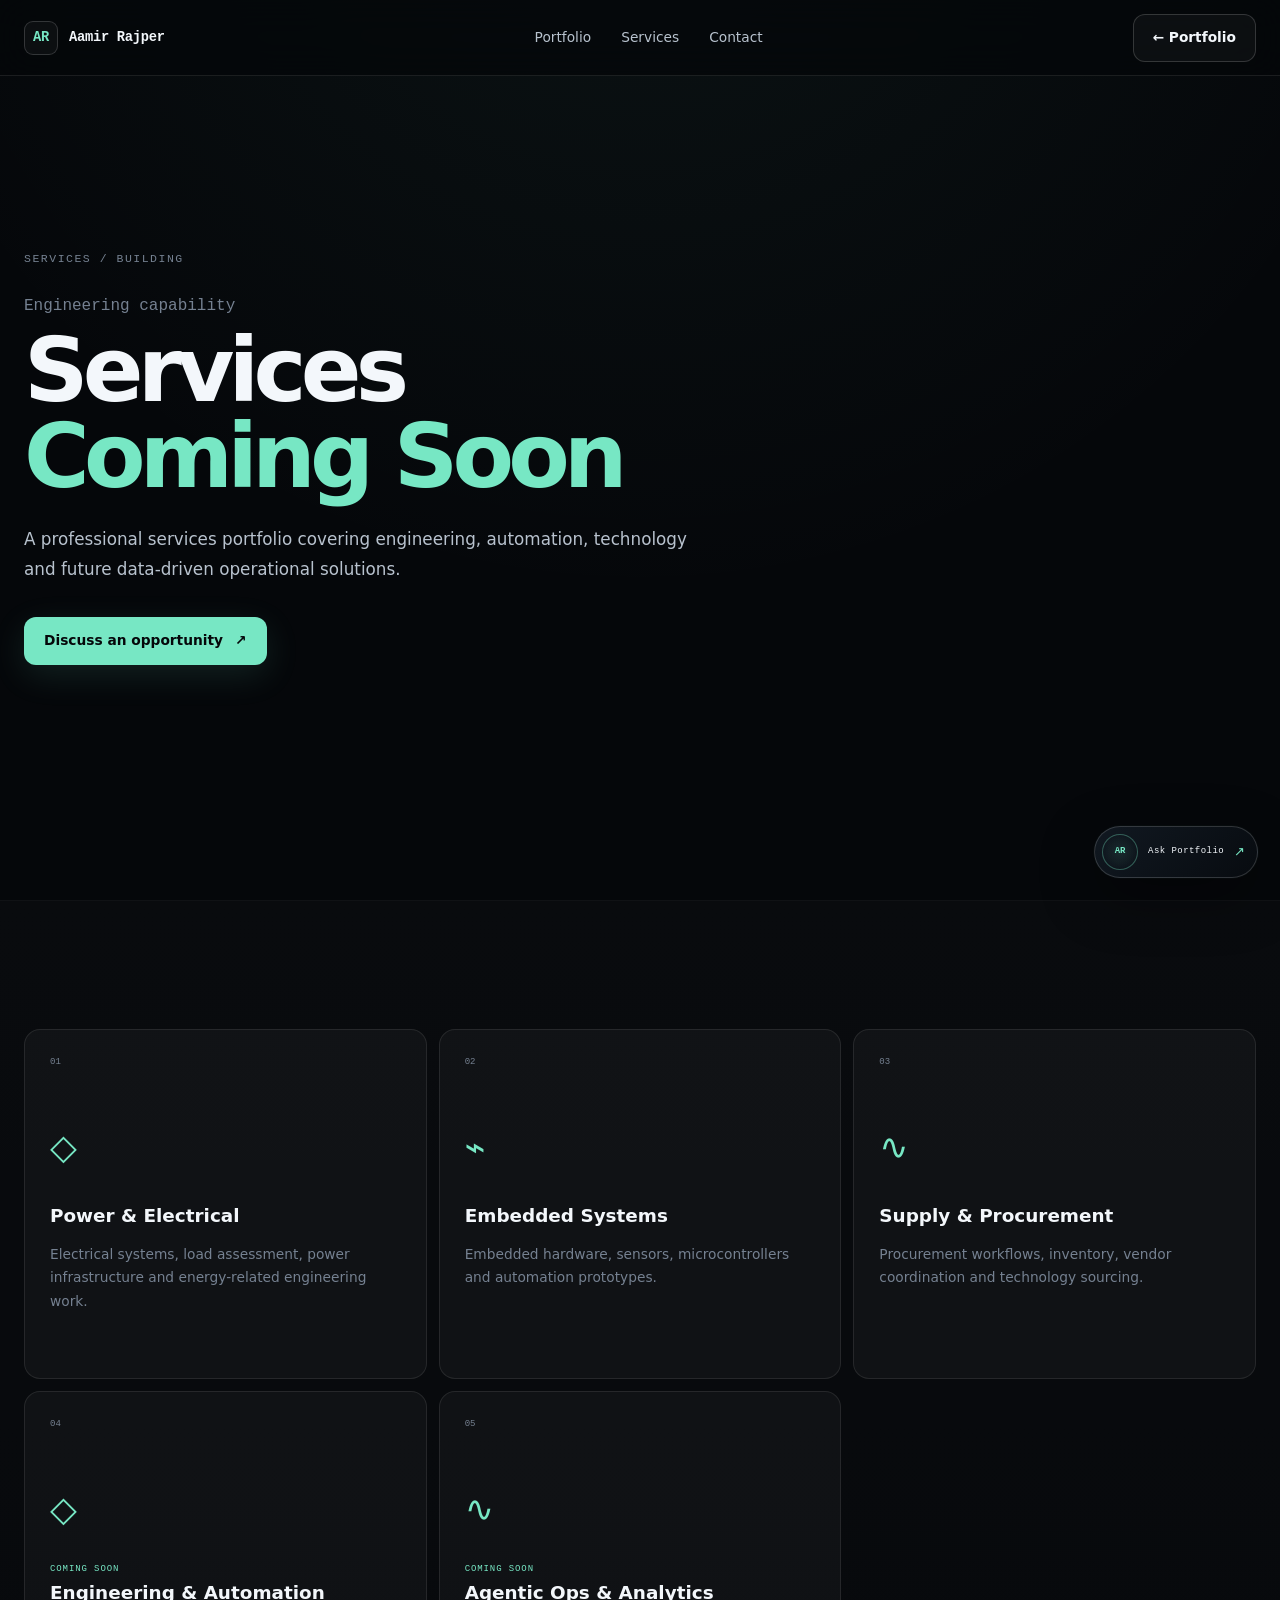
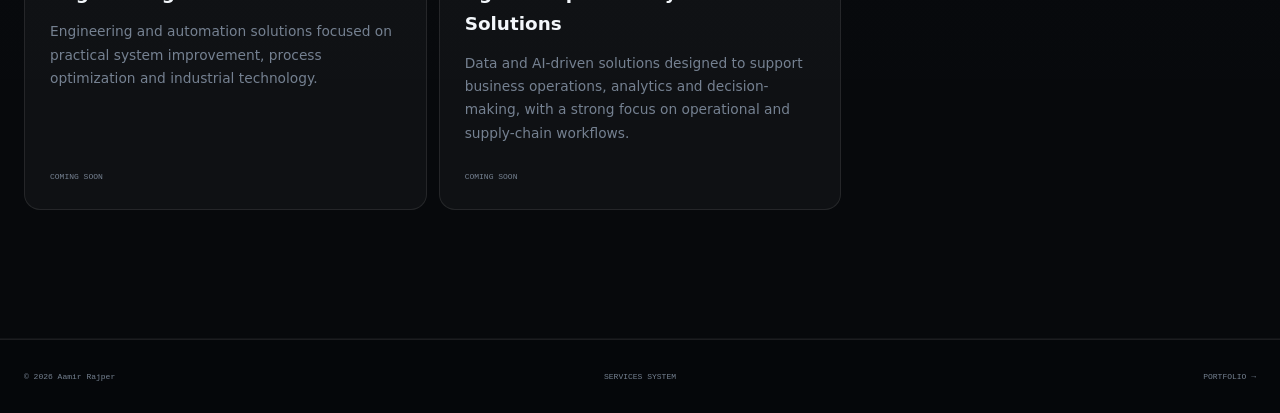
==== commit 2c16be39: "Build portfolio and visitor agent" ====
--- a/services.html
+++ b/services.html
@@ -1,17 +1,469 @@
 <!DOCTYPE html>
-<html lang="en" data-theme="dark">
+<html lang="en">
+
 <head>
-<meta charset="UTF-8"><meta name="viewport" content="width=device-width, initial-scale=1">
-<title>Services | Aamir Rajper</title>
-<meta name="description" content="Analytics and agentic workflow operations services by Aamir Rajper.">
-<link rel="preconnect" href="https://fonts.googleapis.com"><link rel="preconnect" href="https://fonts.gstatic.com" crossorigin>
-<link href="https://fonts.googleapis.com/css2?family=Bricolage+Grotesque:wght@500;700;800&family=IBM+Plex+Sans:wght@400;500&display=swap" rel="stylesheet">
-<link rel="stylesheet" href="css/tokens.css"><link rel="stylesheet" href="css/style.css">
+
+    <meta charset="UTF-8">
+
+    <meta
+        name="viewport"
+        content="width=device-width, initial-scale=1.0"
+    >
+
+    <meta
+        name="description"
+        content="Aamir Rajper — Engineering, automation and technology services."
+    >
+
+    <meta name="theme-color" content="#05070a">
+
+    <title>Aamir Rajper | Services</title>
+
+    <link rel="stylesheet" href="css/tokens.css">
+    <link rel="stylesheet" href="css/style.css">
+
 </head>
+
 <body>
-<header class="bar" id="bar"></header>
-<main><section id="svc" class="wrap"></section></main>
-<footer class="wrap">&copy; <span id="yr"></span> Aamir Rajper</footer>
-<script type="module" src="js/services-main.js"></script>
+
+<div class="grid-background"></div>
+
+<header class="site-header scrolled">
+
+    <nav class="nav container">
+
+        <a class="brand" href="index.html">
+
+            <span class="brand-mark">
+                AR
+            </span>
+
+            <span class="brand-name">
+                Aamir Rajper
+            </span>
+
+        </a>
+
+        <div class="nav-links">
+
+            <a href="index.html#about">
+                Portfolio
+            </a>
+
+            <a href="services.html">
+                Services
+            </a>
+
+            <a href="index.html#contact">
+                Contact
+            </a>
+
+        </div>
+
+        <a
+            href="index.html"
+            class="button button-ghost"
+        >
+            ← Portfolio
+        </a>
+
+    </nav>
+
+</header>
+
+
+<main>
+
+<section class="hero section">
+
+    <div class="container">
+
+        <div class="hero-content reveal">
+
+            <div class="eyebrow">
+                SERVICES / BUILDING
+            </div>
+
+            <p class="hero-kicker">
+                Engineering capability
+            </p>
+
+            <h1>
+                Services
+                <span>Coming Soon</span>
+            </h1>
+
+            <p class="hero-description">
+                A professional services portfolio covering engineering,
+                automation, technology and future data-driven
+                operational solutions.
+            </p>
+
+            <div class="hero-actions">
+
+                <a
+                    href="index.html#contact"
+                    class="button button-primary"
+                >
+                    Discuss an opportunity
+                    <span>↗</span>
+                </a>
+
+            </div>
+
+        </div>
+
+    </div>
+
+</section>
+
+
+<section class="section section-alt">
+
+    <div class="container">
+
+        <div class="services-grid">
+
+            <article class="capability-card reveal">
+
+                <span class="capability-number">
+                    01
+                </span>
+
+                <div class="capability-icon">
+                    ◇
+                </div>
+
+                <h3>
+                    Power & Electrical
+                </h3>
+
+                <p>
+                    Electrical systems, load assessment,
+                    power infrastructure and energy-related
+                    engineering work.
+                </p>
+
+            </article>
+
+
+            <article class="capability-card reveal">
+
+                <span class="capability-number">
+                    02
+                </span>
+
+                <div class="capability-icon">
+                    ⌁
+                </div>
+
+                <h3>
+                    Embedded Systems
+                </h3>
+
+                <p>
+                    Embedded hardware, sensors,
+                    microcontrollers and automation
+                    prototypes.
+                </p>
+
+            </article>
+
+
+            <article class="capability-card reveal">
+
+                <span class="capability-number">
+                    03
+                </span>
+
+                <div class="capability-icon">
+                    ∿
+                </div>
+
+                <h3>
+                    Supply & Procurement
+                </h3>
+
+                <p>
+                    Procurement workflows, inventory,
+                    vendor coordination and technology
+                    sourcing.
+                </p>
+
+            </article>
+
+
+            <article class="capability-card reveal">
+
+                <span class="capability-number">
+                    04
+                </span>
+
+                <div class="capability-icon">
+                    ◇
+                </div>
+
+                <span class="role-type">
+                    COMING SOON
+                </span>
+
+                <h3>
+                    Engineering & Automation
+                </h3>
+
+                <p>
+                    Engineering and automation solutions focused on
+                    practical system improvement, process optimization
+                    and industrial technology.
+                </p>
+
+                <span class="document-coming">
+                    COMING SOON
+                </span>
+
+            </article>
+
+            <article class="capability-card reveal">
+
+                <span class="capability-number">
+                    05
+                </span>
+
+                <div class="capability-icon">
+                    ∿
+                </div>
+
+                <span class="role-type">
+                    COMING SOON
+                </span>
+
+                <h3>
+                    Agentic Ops & Analytics Solutions
+                </h3>
+
+                <p>
+                    Data and AI-driven solutions designed to support
+                    business operations, analytics and decision-making,
+                    with a strong focus on operational and supply-chain
+                    workflows.
+                </p>
+
+                <span class="document-coming">
+                    COMING SOON
+                </span>
+
+            </article>
+
+        </div>
+
+    </div>
+
+</section>
+
+</main>
+
+
+<footer class="site-footer">
+
+    <div class="container footer-grid">
+
+        <span>
+            © 2026 Aamir Rajper
+        </span>
+
+        <span class="footer-system">
+            SERVICES SYSTEM
+        </span>
+
+        <a href="index.html">
+            PORTFOLIO →
+        </a>
+
+    </div>
+
+</footer>
+
+
+<script src="js/main.js"></script>
+
+
+<!-- AAMIR-PORTFOLIO-AGENT -->
+
+<div
+    id="ar-agent"
+    class="ar-agent"
+>
+
+    <button
+        id="ar-agent-launcher"
+        class="ar-agent-launcher"
+        type="button"
+        aria-expanded="false"
+        aria-controls="ar-agent-panel"
+        aria-label="Open Aamir Rajper portfolio agent"
+    >
+
+        <span class="ar-agent-launcher-mark">
+            AR
+        </span>
+
+        <span class="ar-agent-launcher-text">
+            Ask Portfolio
+        </span>
+
+        <span class="ar-agent-launcher-arrow">
+            ↗
+        </span>
+
+    </button>
+
+
+    <aside
+        id="ar-agent-panel"
+        class="ar-agent-panel"
+        aria-hidden="true"
+        aria-label="Aamir Rajper portfolio agent"
+    >
+
+        <header class="ar-agent-header">
+
+            <div>
+
+                <span class="ar-agent-eyebrow">
+                    PORTFOLIO GUIDE
+                </span>
+
+                <h2>
+                    Aamir's Agent
+                </h2>
+
+            </div>
+
+            <button
+                id="ar-agent-close"
+                class="ar-agent-close"
+                type="button"
+                aria-label="Close portfolio agent"
+            >
+                ×
+            </button>
+
+        </header>
+
+
+        <div
+            id="ar-agent-messages"
+            class="ar-agent-messages"
+            aria-live="polite"
+            aria-relevant="additions"
+        >
+
+            <div class="ar-agent-message bot">
+
+                <span class="ar-agent-avatar">
+                    AR
+                </span>
+
+                <div class="ar-agent-message-body">
+
+                    Hi — I can help you find the right part
+                    of Aamir's portfolio.
+
+                    <br><br>
+
+                    Ask about projects, experience,
+                    education, research, the CV,
+                    documents or services.
+
+                </div>
+
+            </div>
+
+        </div>
+
+
+        <div class="ar-agent-suggestions">
+
+            <button
+                type="button"
+                data-agent-question="I'm a professor or researcher. Which projects and research should I see?"
+            >
+                Professor / research
+            </button>
+
+            <button
+                type="button"
+                data-agent-question="Show me Aamir's embedded AI work."
+            >
+                Embedded AI
+            </button>
+
+            <button
+                type="button"
+                data-agent-question="Where can I find Aamir's CV?"
+            >
+                Find CV
+            </button>
+
+            <button
+                type="button"
+                data-agent-question="What experience is most relevant to industrial operations?"
+            >
+                Industrial experience
+            </button>
+
+            <button
+                type="button"
+                data-agent-question="What services are available or coming soon?"
+            >
+                Services
+            </button>
+
+            <button
+                type="button"
+                data-agent-question="How can I contact Aamir?"
+            >
+                Contact
+            </button>
+
+        </div>
+
+
+        <form
+            id="ar-agent-form"
+            class="ar-agent-form"
+        >
+
+            <input
+                id="ar-agent-input"
+                type="text"
+                maxlength="650"
+                autocomplete="off"
+                placeholder="Ask about the portfolio..."
+                aria-label="Ask about the portfolio"
+            >
+
+            <button
+                id="ar-agent-send"
+                type="submit"
+                aria-label="Send question"
+            >
+                ↗
+            </button>
+
+        </form>
+
+
+        <div class="ar-agent-footer">
+            SITE-AWARE · NO GENERAL WEB SEARCH · 5 QUESTIONS / DAY
+        </div>
+
+    </aside>
+
+</div>
+
+
+<script src="js/agent.js"></script>
+
 </body>
 </html>
--- a/css/tokens.css
+++ b/css/tokens.css
@@ -1,23 +1,106 @@
 :root {
-  --bg: #080c14;
-  --surface: #0e1420;
-  --surface2: #151d2b;
-  --ink: #eef3fb;
-  --mute: #9aa7b8;
-  --line: #253041;
-  --accent: #58d6ff;
-  --wrap: 1180px;
-  --r: 16px;
-  --display: 'Bricolage Grotesque', system-ui, sans-serif;
-  --body: 'IBM Plex Sans', system-ui, sans-serif;
+    /* ========================================================
+       COLOR SYSTEM
+       ======================================================== */
+
+    --bg-0: #05070a;
+    --bg-1: #080c11;
+    --bg-2: #0c1118;
+    --surface: rgba(15, 21, 29, 0.72);
+    --surface-solid: #101720;
+    --surface-soft: rgba(255, 255, 255, 0.035);
+
+    --line: rgba(255, 255, 255, 0.09);
+    --line-strong: rgba(255, 255, 255, 0.16);
+
+    --text-0: #f3f7fb;
+    --text-1: #b8c2ce;
+    --text-2: #758191;
+
+    --accent: #77e7c4;
+    --accent-2: #78a9ff;
+    --accent-warm: #ffc878;
+
+    --success: #75e6a7;
+    --danger: #ff7e8b;
+
+    /* ========================================================
+       TYPOGRAPHY
+       ======================================================== */
+
+    --font-display:
+        Inter, ui-sans-serif, system-ui, -apple-system,
+        BlinkMacSystemFont, "Segoe UI", sans-serif;
+
+    --font-body:
+        Inter, ui-sans-serif, system-ui, -apple-system,
+        BlinkMacSystemFont, "Segoe UI", sans-serif;
+
+    --font-mono:
+        "SFMono-Regular", Consolas, "Liberation Mono",
+        Menlo, monospace;
+
+    --fs-xs: 0.72rem;
+    --fs-sm: 0.86rem;
+    --fs-md: 1rem;
+    --fs-lg: 1.18rem;
+    --fs-xl: 1.45rem;
+    --fs-2xl: 2rem;
+    --fs-3xl: clamp(2.7rem, 7vw, 6.7rem);
+
+    --lh-tight: 0.96;
+    --lh-heading: 1.08;
+    --lh-body: 1.7;
+
+    /* ========================================================
+       SPACING
+       ======================================================== */
+
+    --space-1: 0.25rem;
+    --space-2: 0.5rem;
+    --space-3: 0.75rem;
+    --space-4: 1rem;
+    --space-5: 1.5rem;
+    --space-6: 2rem;
+    --space-7: 3rem;
+    --space-8: 4rem;
+    --space-9: 6rem;
+    --space-10: 8rem;
+
+    /* ========================================================
+       LAYOUT
+       ======================================================== */
+
+    --container: 1240px;
+    --reading: 760px;
+    --nav-height: 76px;
+
+    /* ========================================================
+       SHAPE
+       ======================================================== */
+
+    --radius-sm: 10px;
+    --radius-md: 16px;
+    --radius-lg: 24px;
+    --radius-xl: 32px;
+    --radius-pill: 999px;
+
+    /* ========================================================
+       EFFECTS
+       ======================================================== */
+
+    --shadow-soft:
+        0 18px 70px rgba(0, 0, 0, 0.26);
+
+    --shadow-card:
+        0 25px 100px rgba(0, 0, 0, 0.28);
+
+    --blur: 18px;
+
+    --ease:
+        cubic-bezier(0.22, 1, 0.36, 1);
+
+    --transition-fast: 180ms var(--ease);
+    --transition: 320ms var(--ease);
+    --transition-slow: 650ms var(--ease);
 }
-
-html[data-theme='light'] {
-  --bg: #f6f8fb;
-  --surface: #ffffff;
-  --surface2: #edf2f7;
-  --ink: #101722;
-  --mute: #5c6878;
-  --line: #d8e0ea;
-  --accent: #087ea4;
-}
--- a/css/style.css
+++ b/css/style.css
@@ -1,49 +1,2656 @@
-*{margin:0;padding:0;box-sizing:border-box}html{scroll-behavior:smooth;scroll-padding-top:72px}
-body{background:var(--bg);color:var(--ink);font:400 1rem/1.65 var(--body);transition:background .3s}
-body::before{content:"";position:fixed;inset:0;pointer-events:none;background:radial-gradient(500px circle at var(--mx,50%) var(--my,0),color-mix(in srgb,var(--accent) 14%,transparent),transparent 70%)}
-a{color:inherit;text-decoration:none}:focus-visible{outline:2px solid var(--accent);outline-offset:3px}
-.wrap{max-width:var(--wrap);margin:0 auto;padding:5rem 1.5rem}
-h1,h2,h3{font-family:var(--display);line-height:1.1;letter-spacing:-.02em}
-h2{font-size:clamp(1.7rem,3vw,2.2rem);margin-bottom:2rem}
-.bar{position:sticky;top:0;z-index:50;display:flex;gap:.75rem;align-items:center;padding:.8rem 1.5rem;background:color-mix(in srgb,var(--bg) 80%,transparent);backdrop-filter:blur(14px);border-bottom:1px solid var(--line)}
-.brand{font:700 1.1rem var(--display);margin-right:auto}.bar nav{display:flex;gap:1.4rem;color:var(--mute);font-size:.92rem}.bar nav a:hover{color:var(--ink)}
-.chip{background:var(--surface);color:var(--mute);border:1px solid var(--line);border-radius:999px;padding:.35rem .9rem;font:inherit;font-size:.85rem;cursor:pointer}.chip:hover{color:var(--ink);border-color:var(--accent)}
-kbd{font:inherit;font-size:.72rem;border:1px solid var(--line);border-radius:4px;padding:0 .3rem;margin-left:.3rem}
-#hero{padding-top:6rem;display:grid;gap:1.5rem}
-#hero h1{font-size:clamp(3rem,9vw,6.5rem);font-weight:800}
-.role{font:500 clamp(1.1rem,2.4vw,1.5rem) var(--display);color:var(--accent)}
-.lead{max-width:60ch;color:var(--mute);font-size:1.1rem}
-.signal{width:100%;height:90px;color:var(--accent)}.signal path{fill:none;stroke:currentColor;stroke-width:2.5;stroke-linejoin:round;stroke-dasharray:1400;animation:draw 1.8s ease-out both}
-@keyframes draw{from{stroke-dashoffset:1400}}
-.lenses{display:inline-flex;gap:.25rem;padding:.25rem;border:1px solid var(--line);border-radius:999px;background:var(--surface);width:max-content;max-width:100%;flex-wrap:wrap}
-.lenses button{border:0;background:none;color:var(--mute);padding:.45rem 1rem;border-radius:999px;font:inherit;font-size:.9rem;cursor:pointer}
-.lenses button[aria-pressed=true]{background:var(--accent);color:#08101a;font-weight:500}
-.cta{display:flex;gap:.75rem;flex-wrap:wrap}.btn{padding:.7rem 1.3rem;border-radius:10px;border:1px solid var(--line);font-weight:500}
-.btn.main{background:var(--accent);border-color:var(--accent);color:#08101a}.btn:hover{transform:translateY(-1px)}
-.stats{display:flex;gap:2.5rem;flex-wrap:wrap;margin-top:.5rem}.stats b{display:block;font:700 2rem var(--display)}.stats span{color:var(--mute);font-size:.88rem}
-.card{background:var(--surface);border:1px solid var(--line);border-radius:var(--r);padding:1.5rem;transition:border-color .2s}
-.card:hover{border-color:var(--accent)}.card.top{border-color:color-mix(in srgb,var(--accent) 55%,var(--line))}
-.bento{display:grid;grid-template-columns:repeat(auto-fit,minmax(280px,1fr));gap:1rem}
-.tags{display:flex;flex-wrap:wrap;gap:.4rem;margin:.8rem 0}.tag{font-size:.78rem;color:var(--mute);background:var(--surface2);padding:.15rem .6rem;border-radius:6px}
-.tag.hit{color:var(--accent)}.card p,.card li{color:var(--mute);font-size:.96rem}.card h3{font-size:1.2rem;margin-bottom:.2rem}
-.card a.more{display:inline-block;margin-top:.8rem;color:var(--accent);font-weight:500}
-.about{display:grid;grid-template-columns:1.2fr 1fr;gap:3rem}.about>div>p{color:var(--mute);font-size:1.12rem;margin-top:1rem}
-.tl{display:grid;gap:1rem;border-left:2px solid var(--line);padding-left:1.5rem}.tl .card{position:relative}
-.tl .card::before{content:"";position:absolute;left:-1.95rem;top:1.7rem;width:.7rem;height:.7rem;border-radius:50%;background:var(--accent)}
-.row{display:flex;justify-content:space-between;gap:1rem;flex-wrap:wrap}.when{color:var(--accent);font-size:.88rem;white-space:nowrap}
-.card ul{padding-left:1.1rem;display:grid;gap:.35rem;margin-top:.7rem}
-.filters{display:flex;gap:.5rem;flex-wrap:wrap;margin-bottom:1.2rem}
-.filters button{background:none;border:1px solid var(--line);color:var(--mute);border-radius:999px;padding:.3rem .9rem;font:inherit;font-size:.85rem;cursor:pointer}
-.filters button[aria-pressed=true]{border-color:var(--accent);color:var(--accent)}
-.contact{display:grid;gap:1.2rem;justify-items:start}.contact h2{font-size:clamp(2rem,5vw,3.4rem);margin:0}
-footer{color:var(--mute);font-size:.85rem;padding-top:1rem}
-dialog{margin:12vh auto auto;width:min(560px,92vw);background:var(--surface);color:var(--ink);border:1px solid var(--line);border-radius:var(--r);padding:0;overflow:hidden}
-dialog::backdrop{background:rgba(0,0,0,.55);backdrop-filter:blur(4px)}
-#pq{width:100%;padding:1rem 1.2rem;background:none;border:0;border-bottom:1px solid var(--line);color:inherit;font:inherit;outline:none}
-#pl{list-style:none;max-height:320px;overflow:auto}#pl li{padding:.7rem 1.2rem;cursor:pointer;color:var(--mute)}#pl li:hover,#pl li.on{background:var(--surface2);color:var(--ink)}
-.rv{opacity:0;transform:translateY(14px);transition:opacity .6s,transform .6s}.rv.in{opacity:1;transform:none}
-@media(max-width:760px){.bar nav{display:none}.about{grid-template-columns:1fr}.wrap{padding:3.5rem 1.2rem}}
-@media(prefers-reduced-motion:reduce){*{animation:none!important;transition:none!important}.rv{opacity:1;transform:none}}
-.pagehead{display:grid;gap:1rem;margin-bottom:2.5rem}.pagehead h1{font-size:clamp(2.6rem,7vw,4.5rem);font-weight:800}
-.svc{display:flex;flex-direction:column}.svc ul{flex:1}.badge{font-size:.78rem;color:var(--accent);border:1px solid var(--accent);border-radius:999px;padding:.05rem .65rem;height:max-content;white-space:nowrap}
-.svc.soon{border-style:dashed;opacity:.75}.svc.soon .badge{color:var(--mute);border-color:var(--line)}
+*,
+*::before,
+*::after {
+    box-sizing: border-box;
+}
+
+html {
+    scroll-behavior: smooth;
+    background: var(--bg-0);
+}
+
+body {
+    margin: 0;
+    min-height: 100vh;
+    overflow-x: hidden;
+    color: var(--text-0);
+    background:
+        radial-gradient(
+            circle at 50% -10%,
+            rgba(119, 231, 196, 0.055),
+            transparent 35%
+        ),
+        var(--bg-0);
+    font-family: var(--font-body);
+    line-height: var(--lh-body);
+    -webkit-font-smoothing: antialiased;
+}
+
+body.modal-open {
+    overflow: hidden;
+}
+
+::selection {
+    background: var(--accent);
+    color: var(--bg-0);
+}
+
+a {
+    color: inherit;
+    text-decoration: none;
+}
+
+button,
+a {
+    -webkit-tap-highlight-color: transparent;
+}
+
+button {
+    font: inherit;
+}
+
+img {
+    display: block;
+    max-width: 100%;
+}
+
+.container {
+    width: min(
+        calc(100% - 48px),
+        var(--container)
+    );
+    margin-inline: auto;
+}
+
+.section {
+    position: relative;
+    padding: var(--space-10) 0;
+}
+
+.section-alt {
+    background:
+        linear-gradient(
+            180deg,
+            rgba(255,255,255,0.015),
+            rgba(255,255,255,0.006)
+        );
+    border-block: 1px solid rgba(255,255,255,0.035);
+}
+
+
+/* ============================================================
+   BACKGROUND
+   ============================================================ */
+
+.grid-background {
+    position: fixed;
+    inset: 0;
+    z-index: -3;
+    opacity: 0.35;
+    pointer-events: none;
+    background-image:
+        linear-gradient(
+            rgba(255,255,255,0.025) 1px,
+            transparent 1px
+        ),
+        linear-gradient(
+            90deg,
+            rgba(255,255,255,0.025) 1px,
+            transparent 1px
+        );
+    background-size: 64px 64px;
+    mask-image:
+        linear-gradient(
+            to bottom,
+            black,
+            transparent 75%
+        );
+}
+
+.ambient {
+    position: fixed;
+    z-index: -2;
+    width: 500px;
+    height: 500px;
+    border-radius: 50%;
+    filter: blur(110px);
+    pointer-events: none;
+    opacity: 0.07;
+}
+
+.ambient-a {
+    top: 10%;
+    left: -250px;
+    background: var(--accent);
+}
+
+.ambient-b {
+    right: -250px;
+    top: 40%;
+    background: var(--accent-2);
+}
+
+
+/* ============================================================
+   HEADER
+   ============================================================ */
+
+.site-header {
+    position: fixed;
+    z-index: 1000;
+    top: 0;
+    left: 0;
+    width: 100%;
+    height: var(--nav-height);
+    border-bottom: 1px solid transparent;
+    transition:
+        background var(--transition),
+        border-color var(--transition),
+        backdrop-filter var(--transition);
+}
+
+.site-header.scrolled {
+    background: rgba(5, 7, 10, 0.76);
+    border-color: var(--line);
+    backdrop-filter: blur(var(--blur));
+}
+
+.nav {
+    height: 100%;
+    display: flex;
+    align-items: center;
+    justify-content: space-between;
+}
+
+.brand {
+    display: inline-flex;
+    align-items: center;
+    gap: 11px;
+    font-family: var(--font-mono);
+    font-size: var(--fs-sm);
+    font-weight: 700;
+    letter-spacing: -0.02em;
+}
+
+.brand-mark {
+    display: grid;
+    place-items: center;
+    width: 34px;
+    height: 34px;
+    border: 1px solid var(--line-strong);
+    border-radius: 9px;
+    color: var(--accent);
+    background: var(--surface-soft);
+}
+
+.nav-links {
+    display: flex;
+    align-items: center;
+    gap: 4px;
+}
+
+.nav-links > a,
+.nav-dropdown-trigger {
+    border: 0;
+    color: var(--text-1);
+    background: transparent;
+    padding: 10px 13px;
+    border-radius: var(--radius-sm);
+    font-size: var(--fs-sm);
+    cursor: pointer;
+    transition:
+        color var(--transition-fast),
+        background var(--transition-fast);
+}
+
+.nav-links > a:hover,
+.nav-dropdown-trigger:hover {
+    color: var(--text-0);
+    background: var(--surface-soft);
+}
+
+.nav-dropdown {
+    position: relative;
+}
+
+.nav-dropdown-trigger {
+    display: inline-flex;
+    align-items: center;
+    gap: 7px;
+}
+
+.nav-dropdown-trigger span {
+    color: var(--text-2);
+    font-size: 13px;
+}
+
+.nav-dropdown-menu {
+    position: absolute;
+    top: calc(100% + 12px);
+    left: 50%;
+    width: 245px;
+    padding: 8px;
+    opacity: 0;
+    visibility: hidden;
+    transform:
+        translate(-50%, -8px)
+        scale(0.98);
+    transform-origin: top center;
+    border: 1px solid var(--line);
+    border-radius: var(--radius-md);
+    background: rgba(10, 14, 19, 0.94);
+    box-shadow: var(--shadow-card);
+    backdrop-filter: blur(20px);
+    transition:
+        opacity var(--transition-fast),
+        transform var(--transition-fast),
+        visibility var(--transition-fast);
+}
+
+.nav-dropdown:hover .nav-dropdown-menu,
+.nav-dropdown.open .nav-dropdown-menu {
+    opacity: 1;
+    visibility: visible;
+    transform:
+        translate(-50%, 0)
+        scale(1);
+}
+
+.nav-dropdown-menu a {
+    display: grid;
+    grid-template-columns: 32px 1fr;
+    align-items: center;
+    gap: 8px;
+    padding: 11px;
+    border-radius: 9px;
+    color: var(--text-1);
+    font-size: var(--fs-sm);
+}
+
+.nav-dropdown-menu a:hover {
+    color: var(--text-0);
+    background: var(--surface-soft);
+}
+
+.menu-number {
+    color: var(--accent);
+    font-family: var(--font-mono);
+    font-size: 10px;
+}
+
+.mobile-toggle {
+    display: none;
+    border: 1px solid var(--line);
+    background: var(--surface-soft);
+    color: var(--text-0);
+    width: 44px;
+    height: 44px;
+    border-radius: 12px;
+    cursor: pointer;
+}
+
+.mobile-toggle span {
+    display: block;
+    width: 18px;
+    height: 1px;
+    margin: 4px auto;
+    background: currentColor;
+}
+
+
+/* ============================================================
+   HERO
+   ============================================================ */
+
+.hero {
+    min-height: 100svh;
+    display: grid;
+    align-items: center;
+    padding-top: calc(var(--nav-height) + 60px);
+}
+
+.hero-grid {
+    display: grid;
+    grid-template-columns:
+        minmax(0, 1fr);
+    align-items: center;
+    gap: 70px;
+}
+
+.eyebrow {
+    display: inline-flex;
+    align-items: center;
+    gap: 9px;
+    margin-bottom: var(--space-5);
+    color: var(--text-2);
+    font-family: var(--font-mono);
+    font-size: var(--fs-xs);
+    letter-spacing: 0.13em;
+}
+
+.status-dot {
+    width: 7px;
+    height: 7px;
+    border-radius: 50%;
+    background: var(--accent);
+    box-shadow: 0 0 16px var(--accent);
+}
+
+.hero-kicker {
+    margin: 0 0 7px;
+    color: var(--text-2);
+    font-family: var(--font-mono);
+    font-size: var(--fs-md);
+}
+
+.hero h1 {
+    max-width: 900px;
+    margin: 0;
+    font-family: var(--font-display);
+    font-size: var(--fs-3xl);
+    line-height: var(--lh-tight);
+    letter-spacing: -0.065em;
+    font-weight: 760;
+}
+
+.hero h1 span {
+    display: block;
+    color: var(--accent);
+}
+
+.hero h2 {
+    max-width: 800px;
+    margin: 25px 0 0;
+    color: var(--text-1);
+    font-size: clamp(1rem, 1.8vw, 1.3rem);
+    font-weight: 500;
+    line-height: 1.45;
+}
+
+.hero h2 span {
+    color: var(--text-2);
+}
+
+.hero-description {
+    max-width: 670px;
+    margin: 25px 0 0;
+    color: var(--text-1);
+    font-size: 1.05rem;
+    line-height: 1.8;
+}
+
+.hero-actions {
+    display: flex;
+    flex-wrap: wrap;
+    gap: 12px;
+    margin-top: 32px;
+}
+
+.button {
+    min-height: 48px;
+    display: inline-flex;
+    align-items: center;
+    justify-content: center;
+    gap: 12px;
+    padding: 0 19px;
+    border-radius: 12px;
+    border: 1px solid transparent;
+    font-size: var(--fs-sm);
+    font-weight: 650;
+    cursor: pointer;
+    transition:
+        transform var(--transition),
+        border-color var(--transition),
+        background var(--transition),
+        color var(--transition);
+}
+
+.button:hover {
+    transform: translateY(-3px);
+}
+
+.button-primary {
+    color: var(--bg-0);
+    background: var(--accent);
+    box-shadow:
+        0 10px 35px rgba(119, 231, 196, 0.12);
+}
+
+.button-primary:hover {
+    background: #91f1d4;
+}
+
+.button-ghost {
+    color: var(--text-0);
+    border-color: var(--line-strong);
+    background: var(--surface-soft);
+}
+
+.button-ghost:hover {
+    border-color: var(--accent);
+    background: rgba(119,231,196,0.05);
+}
+
+.hero-meta {
+    display: flex;
+    flex-wrap: wrap;
+    gap: 30px;
+    margin-top: 48px;
+    padding-top: 18px;
+    border-top: 1px solid var(--line);
+}
+
+.hero-meta span {
+    display: flex;
+    flex-direction: column;
+    gap: 2px;
+    color: var(--text-2);
+    font-family: var(--font-mono);
+    font-size: 10px;
+    letter-spacing: 0.06em;
+}
+
+.hero-meta strong {
+    color: var(--text-0);
+    font-weight: 500;
+}
+
+
+/* ============================================================
+   HERO SYSTEM PANEL
+   ============================================================ */
+
+.hero-system {
+    display: flex;
+    justify-content: center;
+}
+
+.system-panel {
+    position: relative;
+    width: min(100%, 500px);
+    padding: 22px;
+    overflow: hidden;
+    border: 1px solid var(--line);
+    border-radius: var(--radius-xl);
+    background:
+        radial-gradient(
+            circle at 50% 42%,
+            rgba(119,231,196,0.075),
+            transparent 36%
+        ),
+        rgba(255,255,255,0.025);
+    box-shadow: var(--shadow-card);
+    backdrop-filter: blur(12px);
+}
+
+.system-top {
+    display: flex;
+    justify-content: space-between;
+    color: var(--text-2);
+    font-family: var(--font-mono);
+    font-size: 10px;
+    letter-spacing: 0.12em;
+}
+
+.live-indicator {
+    color: var(--accent);
+}
+
+.system-core {
+    position: relative;
+    width: min(72vw, 330px);
+    aspect-ratio: 1;
+    margin: 55px auto;
+    display: grid;
+    place-items: center;
+}
+
+.core-ring {
+    position: absolute;
+    border: 1px solid var(--line-strong);
+    border-radius: 50%;
+}
+
+.ring-one {
+    inset: 0;
+    border-style: dashed;
+    animation: spin 22s linear infinite;
+}
+
+.ring-two {
+    inset: 12%;
+    border-color: rgba(119,231,196,0.26);
+    animation: spin-reverse 17s linear infinite;
+}
+
+.ring-three {
+    inset: 27%;
+    border-color: rgba(120,169,255,0.22);
+    animation: spin 12s linear infinite;
+}
+
+.core-center {
+    position: relative;
+    z-index: 2;
+    display: grid;
+    place-items: center;
+    width: 105px;
+    height: 105px;
+    border: 1px solid rgba(119,231,196,0.4);
+    border-radius: 50%;
+    background:
+        radial-gradient(
+            circle,
+            rgba(119,231,196,0.13),
+            rgba(5,7,10,0.85)
+        );
+    box-shadow:
+        0 0 80px rgba(119,231,196,0.12),
+        inset 0 0 40px rgba(119,231,196,0.06);
+    color: var(--accent);
+    font-family: var(--font-mono);
+    font-size: 28px;
+}
+
+.system-readouts {
+    display: grid;
+    grid-template-columns: repeat(3, 1fr);
+    border-block: 1px solid var(--line);
+}
+
+.system-readouts div {
+    padding: 16px 12px;
+}
+
+.system-readouts div + div {
+    border-left: 1px solid var(--line);
+}
+
+.system-readouts span,
+.system-readouts strong {
+    display: block;
+    font-family: var(--font-mono);
+}
+
+.system-readouts span {
+    color: var(--text-2);
+    font-size: 8px;
+    letter-spacing: 0.1em;
+}
+
+.system-readouts strong {
+    margin-top: 5px;
+    color: var(--text-0);
+    font-size: 9px;
+    font-weight: 500;
+}
+
+.system-line {
+    display: flex;
+    gap: 4px;
+    height: 3px;
+    margin-top: 20px;
+}
+
+.system-line span {
+    flex: 1;
+    background: var(--line-strong);
+}
+
+.system-line span:nth-child(2),
+.system-line span:nth-child(5) {
+    background: var(--accent);
+}
+
+
+/* ============================================================
+   SIGNAL STRIP
+   ============================================================ */
+
+.signal-strip {
+    overflow: hidden;
+    border-block: 1px solid var(--line);
+    background: rgba(255,255,255,0.018);
+}
+
+.signal-grid {
+    min-height: 58px;
+    display: flex;
+    align-items: center;
+    justify-content: space-between;
+    gap: 20px;
+    color: var(--text-2);
+    font-family: var(--font-mono);
+    font-size: 9px;
+    letter-spacing: 0.08em;
+}
+
+
+/* ============================================================
+   SECTION HEADINGS
+   ============================================================ */
+
+.section-heading {
+    margin-bottom: 65px;
+}
+
+.section-heading > div {
+    display: flex;
+    align-items: center;
+    gap: 12px;
+    margin-bottom: 18px;
+}
+
+.section-index {
+    color: var(--accent);
+    font-family: var(--font-mono);
+    font-size: 10px;
+}
+
+.section-label {
+    color: var(--text-2);
+    font-family: var(--font-mono);
+    font-size: 10px;
+    letter-spacing: 0.13em;
+}
+
+.section-heading h2 {
+    max-width: 850px;
+    margin: 0;
+    font-size: clamp(2.1rem, 4vw, 4.5rem);
+    line-height: 1;
+    letter-spacing: -0.055em;
+}
+
+.section-heading h2 span {
+    color: var(--text-2);
+}
+
+
+/* ============================================================
+   ABOUT
+   ============================================================ */
+
+.about-grid {
+    display: grid;
+    grid-template-columns: 1.1fr 0.9fr;
+    gap: 90px;
+}
+
+.about-lead {
+    max-width: 720px;
+}
+
+.large-copy {
+    margin: 0 0 25px;
+    color: var(--text-0);
+    font-size: clamp(1.45rem, 2.4vw, 2rem);
+    line-height: 1.45;
+    letter-spacing: -0.025em;
+}
+
+.about-lead > p:not(.large-copy) {
+    color: var(--text-1);
+}
+
+.about-principles {
+    border-top: 1px solid var(--line);
+}
+
+.about-principles article {
+    position: relative;
+    padding: 23px 0;
+    border-bottom: 1px solid var(--line);
+}
+
+.about-principles span {
+    color: var(--accent);
+    font-family: var(--font-mono);
+    font-size: 9px;
+}
+
+.about-principles h3 {
+    margin: 7px 0;
+    font-size: 1.1rem;
+}
+
+.about-principles p {
+    margin: 0;
+    color: var(--text-2);
+    font-size: var(--fs-sm);
+}
+
+
+/* ============================================================
+   TIMELINE
+   ============================================================ */
+
+.timeline {
+    position: relative;
+}
+
+.timeline::before {
+    content: "";
+    position: absolute;
+    left: 8px;
+    top: 10px;
+    bottom: 10px;
+    width: 1px;
+    background: var(--line-strong);
+}
+
+.timeline-item {
+    position: relative;
+    display: grid;
+    grid-template-columns: 170px 1fr;
+    gap: 45px;
+    padding: 0 0 65px 42px;
+}
+
+.timeline-marker {
+    position: absolute;
+    left: 0;
+    top: 5px;
+    display: grid;
+    place-items: center;
+    width: 17px;
+    height: 17px;
+    border: 1px solid var(--accent);
+    border-radius: 50%;
+    background: var(--bg-0);
+}
+
+.timeline-marker span {
+    width: 5px;
+    height: 5px;
+    border-radius: 50%;
+    background: var(--accent);
+}
+
+.timeline-date {
+    padding-top: 3px;
+    color: var(--text-2);
+    font-family: var(--font-mono);
+    font-size: 10px;
+}
+
+.role-type {
+    color: var(--accent);
+    font-family: var(--font-mono);
+    font-size: 9px;
+    letter-spacing: 0.1em;
+}
+
+.timeline-content h3 {
+    margin: 7px 0 2px;
+    font-size: clamp(1.35rem, 2vw, 1.8rem);
+    letter-spacing: -0.025em;
+}
+
+.timeline-content h4 {
+    margin: 0;
+    color: var(--text-2);
+    font-size: 0.95rem;
+    font-weight: 500;
+}
+
+.timeline-content p {
+    max-width: 720px;
+    margin: 18px 0 0;
+    color: var(--text-1);
+}
+
+
+/* ============================================================
+   CAPABILITIES
+   ============================================================ */
+
+.capability-grid {
+    display: grid;
+    grid-template-columns: repeat(4, 1fr);
+    gap: 12px;
+}
+
+.capability-card {
+    min-height: 350px;
+    display: flex;
+    flex-direction: column;
+    padding: 25px;
+    border: 1px solid var(--line);
+    border-radius: var(--radius-md);
+    background: var(--surface-soft);
+    transition:
+        transform var(--transition),
+        border-color var(--transition),
+        background var(--transition);
+}
+
+.capability-card:hover {
+    transform: translateY(-7px);
+    border-color: rgba(119,231,196,0.25);
+    background: rgba(119,231,196,0.035);
+}
+
+.capability-number {
+    color: var(--text-2);
+    font-family: var(--font-mono);
+    font-size: 9px;
+}
+
+.capability-icon {
+    margin: 48px 0 22px;
+    color: var(--accent);
+    font-size: 35px;
+}
+
+.capability-card h3 {
+    margin: 0;
+    font-size: 1.15rem;
+}
+
+.capability-card p {
+    margin: 12px 0 25px;
+    color: var(--text-2);
+    font-size: var(--fs-sm);
+}
+
+.tag-row {
+    display: flex;
+    flex-wrap: wrap;
+    gap: 6px;
+    margin-top: auto;
+}
+
+.tag-row span {
+    padding: 5px 8px;
+    border: 1px solid var(--line);
+    border-radius: 6px;
+    color: var(--text-2);
+    font-family: var(--font-mono);
+    font-size: 8px;
+}
+
+
+
+.services-grid {
+    display: grid;
+    grid-template-columns: repeat(3, 1fr);
+    gap: 12px;
+}
+
+/* ============================================================
+   PROJECT CONTROLS
+   ============================================================ */
+
+.project-controls {
+    display: flex;
+    flex-wrap: wrap;
+    gap: 6px;
+    margin-bottom: 25px;
+}
+
+.filter-button {
+    padding: 8px 12px;
+    border: 1px solid var(--line);
+    border-radius: var(--radius-pill);
+    color: var(--text-2);
+    background: transparent;
+    font-family: var(--font-mono);
+    font-size: 9px;
+    cursor: pointer;
+    transition: var(--transition-fast);
+}
+
+.filter-button:hover,
+.filter-button.active {
+    border-color: var(--accent);
+    color: var(--bg-0);
+    background: var(--accent);
+}
+
+
+/* ============================================================
+   PROJECTS
+   ============================================================ */
+
+.projects-grid {
+    display: grid;
+    grid-template-columns: repeat(2, 1fr);
+    gap: 14px;
+}
+
+.project-card {
+    position: relative;
+    overflow: hidden;
+    border: 1px solid var(--line);
+    border-radius: var(--radius-lg);
+    background: var(--surface-soft);
+    transition:
+        transform var(--transition),
+        border-color var(--transition);
+}
+
+.project-card:hover {
+    transform: translateY(-7px);
+    border-color: var(--line-strong);
+}
+
+.project-card.is-hidden {
+    display: none;
+}
+
+.project-featured {
+    grid-column: span 2;
+}
+
+.project-top {
+    position: absolute;
+    z-index: 3;
+    top: 18px;
+    left: 18px;
+    right: 18px;
+    display: flex;
+    align-items: center;
+    justify-content: space-between;
+}
+
+.project-number,
+.project-status {
+    font-family: var(--font-mono);
+    font-size: 9px;
+}
+
+.project-number {
+    color: var(--accent);
+}
+
+.project-status {
+    padding: 6px 8px;
+    border: 1px solid var(--line);
+    border-radius: var(--radius-pill);
+    color: var(--text-2);
+    background: rgba(5,7,10,0.55);
+    backdrop-filter: blur(8px);
+}
+
+.project-visual {
+    position: relative;
+    height:  340px;
+    overflow: hidden;
+    display: grid;
+    place-items: center;
+    border-bottom: 1px solid var(--line);
+    background:
+        radial-gradient(
+            circle at center,
+            rgba(119,231,196,0.08),
+            transparent 45%
+        );
+}
+
+.project-featured .project-visual {
+    height:  430px;
+}
+
+.visual-grid {
+    position: absolute;
+    inset: 0;
+    opacity: 0.4;
+    background-image:
+        linear-gradient(var(--line) 1px, transparent 1px),
+        linear-gradient(90deg, var(--line) 1px, transparent 1px);
+    background-size: 38px 38px;
+    mask-image: radial-gradient(circle, black, transparent 75%);
+}
+
+.visual-core {
+    position: relative;
+    z-index: 2;
+    display: grid;
+    place-items: center;
+    width: 110px;
+    height: 110px;
+    border: 1px solid var(--accent);
+    border-radius: 50%;
+    color: var(--accent);
+    font-family: var(--font-mono);
+    box-shadow:
+        0 0 60px rgba(119,231,196,0.14);
+}
+
+.visual-line {
+    position: absolute;
+    width: 70%;
+    height: 1px;
+    background: linear-gradient(
+        90deg,
+        transparent,
+        var(--accent),
+        transparent
+    );
+    animation: scan 3s ease-in-out infinite;
+}
+
+.text-visual {
+    background:
+        radial-gradient(
+            circle at center,
+            rgba(120,169,255,0.1),
+            transparent 50%
+        );
+}
+
+.document-shape {
+    width: 125px;
+    height: 155px;
+    border: 1px solid var(--accent-2);
+    border-radius: 9px;
+    transform: rotate(-5deg);
+    box-shadow: 20px 20px 0 rgba(120,169,255,0.04);
+}
+
+.document-lines {
+    position: absolute;
+    width: 65px;
+    height: 70px;
+    background: repeating-linear-gradient(
+        to bottom,
+        var(--accent-2) 0 1px,
+        transparent 1px 12px
+    );
+}
+
+.text-visual strong {
+    position: absolute;
+    color: var(--accent-2);
+    font-family: var(--font-mono);
+    font-size: 30px;
+}
+
+.conveyor-visual {
+    background:
+        radial-gradient(
+            circle at 25% 50%,
+            rgba(255,200,120,0.1),
+            transparent 35%
+        );
+}
+
+.conveyor-line {
+    position: absolute;
+    width: 75%;
+    height: 4px;
+    border-block: 1px solid var(--accent-warm);
+    background: rgba(255,200,120,0.08);
+}
+
+.sensor {
+    position: absolute;
+    width: 12px;
+    height: 12px;
+    border: 1px solid var(--accent-warm);
+    border-radius: 50%;
+    box-shadow: 0 0 25px rgba(255,200,120,0.4);
+}
+
+.sensor-a {
+    left: 22%;
+}
+
+.sensor-b {
+    right: 25%;
+}
+
+.motor {
+    position: absolute;
+    right: 11%;
+    width: 48px;
+    height: 48px;
+    border: 1px solid var(--accent-warm);
+    border-radius: 50%;
+}
+
+.motor::after {
+    content: "";
+    position: absolute;
+    inset: 12px;
+    border: 1px dashed var(--accent-warm);
+    border-radius: 50%;
+    animation: spin 4s linear infinite;
+}
+
+.pcb-visual {
+    background:
+        radial-gradient(
+            circle at center,
+            rgba(117,230,167,0.08),
+            transparent 45%
+        );
+}
+
+.pcb-chip {
+    width: 80px;
+    height: 80px;
+    border: 1px solid var(--success);
+    background: rgba(117,230,167,0.06);
+}
+
+.pcb-trace {
+    position: absolute;
+    height: 1px;
+    background: var(--success);
+    opacity: 0.55;
+}
+
+.trace-a {
+    width: 30%;
+    left: 5%;
+    top: 42%;
+}
+
+.trace-b {
+    width: 27%;
+    right: 5%;
+    top: 54%;
+}
+
+.trace-c {
+    width: 20%;
+    left: 20%;
+    bottom: 27%;
+}
+
+.fpga-visual {
+    background:
+        radial-gradient(
+            circle,
+            rgba(120,169,255,0.09),
+            transparent 48%
+        );
+}
+
+.fpga-box {
+    display: grid;
+    place-items: center;
+    width: 120px;
+    height: 120px;
+    border: 1px solid var(--accent-2);
+    color: var(--accent-2);
+    font-family: var(--font-mono);
+    font-size: 12px;
+}
+
+.fpga-pin {
+    position: absolute;
+    width: 45px;
+    height: 1px;
+    background: var(--accent-2);
+}
+
+.p1 { left: 15%; top: 40%; }
+.p2 { right: 15%; top: 45%; }
+.p3 { left: 18%; bottom: 35%; }
+.p4 { right: 18%; bottom: 30%; }
+
+.gesture-visual {
+    background:
+        radial-gradient(
+            circle at 55% 45%,
+            rgba(119,231,196,0.1),
+            transparent 45%
+        );
+}
+
+.gesture-axis {
+    width: 150px;
+    height: 150px;
+    border: 1px dashed var(--accent);
+    border-radius: 50%;
+}
+
+.gesture-node {
+    position: absolute;
+    display: grid;
+    place-items: center;
+    width: 58px;
+    height: 58px;
+    border: 1px solid var(--accent);
+    border-radius: 50%;
+    background: var(--bg-1);
+    color: var(--accent);
+    font-family: var(--font-mono);
+}
+
+.gesture-arrow {
+    position: absolute;
+    transform: translate(65px, -50px);
+    color: var(--accent);
+    font-size: 25px;
+}
+
+.project-body {
+    padding: 25px;
+}
+
+.project-body h3 {
+    margin: 17px 0 10px;
+    font-size: clamp(1.25rem, 2vw, 1.6rem);
+    line-height: 1.2;
+    letter-spacing: -0.03em;
+}
+
+.project-body p {
+    margin: 0;
+    color: var(--text-2);
+    font-size: var(--fs-sm);
+}
+
+.btn-text {
+    margin-top: 23px;
+    padding: 0;
+    border: 0;
+    color: var(--text-0);
+    background: transparent;
+    font-family: var(--font-mono);
+    font-size: 9px;
+    cursor: pointer;
+    transition: color var(--transition-fast);
+}
+
+.btn-text:hover {
+    color: var(--accent);
+}
+
+
+
+.project-actions {
+    display: flex;
+    flex-wrap: wrap;
+    gap: 18px;
+    margin-top: 23px;
+}
+
+.project-actions .btn-text {
+    margin-top: 0;
+}
+
+/* ============================================================
+   EDUCATION
+   ============================================================ */
+
+.education-card {
+    display: grid;
+    grid-template-columns: 180px 1fr;
+    gap: 50px;
+    padding: 40px;
+    border: 1px solid var(--line);
+    border-radius: var(--radius-lg);
+    background: var(--surface-soft);
+}
+
+.education-year {
+    color: var(--accent);
+    font-family: var(--font-mono);
+    font-size: 38px;
+}
+
+.education-main h3 {
+    margin: 8px 0 2px;
+    font-size: clamp(1.6rem, 3vw, 2.5rem);
+    letter-spacing: -0.04em;
+}
+
+.education-main h4 {
+    margin: 0;
+    color: var(--text-2);
+    font-size: 1rem;
+    font-weight: 500;
+}
+
+.education-main > p {
+    color: var(--text-1);
+}
+
+.education-meta {
+    display: grid;
+    grid-template-columns: repeat(3, 1fr);
+    margin-top: 35px;
+    border-top: 1px solid var(--line);
+}
+
+.education-meta span {
+    display: flex;
+    flex-direction: column;
+    gap: 3px;
+    padding: 18px 15px 0 0;
+    color: var(--text-2);
+    font-family: var(--font-mono);
+    font-size: 9px;
+}
+
+.education-meta strong {
+    color: var(--text-0);
+    font-weight: 500;
+}
+
+
+
+.education-card {
+    min-height: 430px;
+    padding: 55px;
+}
+
+.education-main h3 {
+    font-size: clamp(2rem, 4vw, 3.4rem);
+}
+
+.education-degree {
+    margin-top: 15px;
+    color: var(--text-1);
+    font-size: 1.15rem;
+}
+
+/* ============================================================
+   PUBLICATION
+   ============================================================ */
+
+.publication-card {
+    display: grid;
+    grid-template-columns: 180px 1fr;
+    gap: 50px;
+    padding: 42px;
+    border: 1px solid var(--line);
+    border-radius: var(--radius-lg);
+    background:
+        radial-gradient(
+            circle at 10% 20%,
+            rgba(120,169,255,0.07),
+            transparent 35%
+        ),
+        var(--surface-soft);
+}
+
+.publication-mark {
+    display: grid;
+    place-items: center;
+    align-self: start;
+    aspect-ratio: 1;
+    border: 1px solid var(--line-strong);
+    border-radius: 22px;
+    color: var(--accent-2);
+    font-family: var(--font-mono);
+    font-size: 28px;
+}
+
+.publication-content h3 {
+    max-width: 850px;
+    margin: 9px 0 17px;
+    font-size: clamp(1.6rem, 3vw, 2.7rem);
+    line-height: 1.12;
+    letter-spacing: -0.04em;
+}
+
+.publication-content > p {
+    max-width: 800px;
+    color: var(--text-1);
+}
+
+.publication-content .tag-row {
+    margin: 25px 0;
+}
+
+
+/* ============================================================
+   DOCUMENTS
+   ============================================================ */
+
+.documents-grid {
+    display: grid;
+    grid-template-columns: repeat(3, 1fr);
+    gap: 12px;
+}
+
+.document-card {
+    min-height: 270px;
+    display: flex;
+    flex-direction: column;
+    padding: 25px;
+    border: 1px solid var(--line);
+    border-radius: var(--radius-md);
+    background: var(--surface-soft);
+    transition:
+        transform var(--transition),
+        border-color var(--transition);
+}
+
+.document-card:hover {
+    transform: translateY(-5px);
+    border-color: var(--line-strong);
+}
+
+.document-icon {
+    display: grid;
+    place-items: center;
+    width: 48px;
+    height: 48px;
+    margin-bottom: 45px;
+    border: 1px solid var(--line-strong);
+    border-radius: 10px;
+    color: var(--accent);
+    font-family: var(--font-mono);
+    font-size: 11px;
+}
+
+.document-card h3 {
+    margin: 8px 0 8px;
+    font-size: 1.2rem;
+}
+
+.document-card p {
+    margin: 0;
+    color: var(--text-2);
+    font-size: var(--fs-sm);
+}
+
+.document-coming {
+    margin-top: auto;
+    color: var(--text-2);
+    font-family: var(--font-mono);
+    font-size: 8px;
+}
+
+
+/* ============================================================
+   CONTACT
+   ============================================================ */
+
+.contact-section {
+    padding-top: 60px;
+}
+
+.contact-card {
+    display: flex;
+    align-items: end;
+    justify-content: space-between;
+    gap: 50px;
+    padding: clamp(30px, 6vw, 70px);
+    border: 1px solid var(--line-strong);
+    border-radius: var(--radius-xl);
+    background:
+        radial-gradient(
+            circle at 80% 30%,
+            rgba(119,231,196,0.08),
+            transparent 35%
+        ),
+        rgba(255,255,255,0.025);
+}
+
+.contact-card h2 {
+    max-width: 750px;
+    margin: 15px 0;
+    font-size: clamp(2.3rem, 5vw, 5rem);
+    line-height: 0.98;
+    letter-spacing: -0.06em;
+}
+
+.contact-card h2 span {
+    color: var(--accent);
+}
+
+.contact-card p {
+    max-width: 650px;
+    margin: 0;
+    color: var(--text-1);
+}
+
+.contact-actions {
+    display: flex;
+    flex-wrap: wrap;
+    gap: 9px;
+}
+
+
+/* ============================================================
+   FOOTER
+   ============================================================ */
+
+.site-footer {
+    padding: 30px 0;
+    border-top: 1px solid var(--line);
+}
+
+.footer-grid {
+    display: grid;
+    grid-template-columns: 1fr 1fr 1fr;
+    gap: 20px;
+    color: var(--text-2);
+    font-family: var(--font-mono);
+    font-size: 8px;
+}
+
+.footer-system {
+    text-align: center;
+}
+
+.footer-grid a {
+    text-align: right;
+    transition: color var(--transition-fast);
+}
+
+.footer-grid a:hover {
+    color: var(--accent);
+}
+
+
+/* ============================================================
+   MODALS
+   ============================================================ */
+
+.modal {
+    position: fixed;
+    inset: 0;
+    z-index: 2000;
+    display: grid;
+    place-items: center;
+    padding: 20px;
+    opacity: 0;
+    visibility: hidden;
+    pointer-events: none;
+    transition:
+        opacity var(--transition),
+        visibility var(--transition);
+}
+
+.modal.open {
+    opacity: 1;
+    visibility: visible;
+    pointer-events: auto;
+}
+
+.modal-backdrop {
+    position: absolute;
+    inset: 0;
+    background: rgba(0,0,0,0.78);
+    backdrop-filter: blur(12px);
+}
+
+.modal-window,
+.document-window {
+    position: relative;
+    z-index: 2;
+    width: min(900px, 100%);
+    max-height: calc(100svh - 40px);
+    overflow: auto;
+    border: 1px solid var(--line-strong);
+    border-radius: var(--radius-lg);
+    background: var(--surface-solid);
+    box-shadow: var(--shadow-card);
+}
+
+.modal-window {
+    padding: 42px;
+}
+
+.modal-close {
+    position: absolute;
+    top: 14px;
+    right: 16px;
+    z-index: 4;
+    width: 38px;
+    height: 38px;
+    border: 1px solid var(--line);
+    border-radius: 10px;
+    color: var(--text-0);
+    background: rgba(255,255,255,0.04);
+    cursor: pointer;
+    font-size: 22px;
+}
+
+.modal-close:hover {
+    border-color: var(--accent);
+    color: var(--accent);
+}
+
+.modal-project-label {
+    color: var(--accent);
+    font-family: var(--font-mono);
+    font-size: 9px;
+    letter-spacing: 0.1em;
+}
+
+.modal-project-title {
+    max-width: 800px;
+    margin: 10px 0 18px;
+    font-size: clamp(2rem, 5vw, 4rem);
+    line-height: 1;
+    letter-spacing: -0.05em;
+}
+
+.modal-project-description {
+    max-width: 760px;
+    color: var(--text-1);
+}
+
+.modal-project-grid {
+    display: grid;
+    grid-template-columns: 1fr 1fr;
+    gap: 12px;
+    margin-top: 30px;
+}
+
+.modal-project-block {
+    padding: 18px;
+    border: 1px solid var(--line);
+    border-radius: 12px;
+    background: var(--surface-soft);
+}
+
+.modal-project-block span {
+    display: block;
+    margin-bottom: 7px;
+    color: var(--text-2);
+    font-family: var(--font-mono);
+    font-size: 8px;
+}
+
+.modal-project-block strong {
+    font-size: var(--fs-sm);
+}
+
+
+
+.modal-project-resources {
+    margin-top: 30px;
+    padding-top: 25px;
+    border-top: 1px solid var(--line);
+}
+
+.modal-project-resources > span {
+    display: block;
+    margin-bottom: 12px;
+    color: var(--text-2);
+    font-family: var(--font-mono);
+    font-size: 8px;
+    letter-spacing: 0.1em;
+}
+
+.resource-links {
+    display: flex;
+    flex-wrap: wrap;
+    gap: 8px;
+}
+
+.resource-button {
+    display: inline-flex;
+    align-items: center;
+    gap: 7px;
+    min-height: 35px;
+    padding: 0 10px;
+    border: 1px solid var(--line);
+    border-radius: 8px;
+    color: var(--text-1);
+    background: var(--surface-soft);
+    font-family: var(--font-mono);
+    font-size: 8px;
+    cursor: pointer;
+    transition:
+        border-color var(--transition-fast),
+        color var(--transition-fast),
+        background var(--transition-fast);
+}
+
+.resource-button:hover {
+    border-color: rgba(119,231,196,0.35);
+    color: var(--accent);
+    background: rgba(119,231,196,0.045);
+}
+
+.resource-note {
+    margin: 11px 0 0;
+    color: var(--text-2);
+    font-family: var(--font-mono);
+    font-size: 8px;
+}
+
+/* DOCUMENT VIEWER */
+
+.document-window {
+    width: min(1200px, 100%);
+    height: min(92svh, 900px);
+    overflow: hidden;
+}
+
+.document-toolbar {
+    position: relative;
+    z-index: 3;
+    min-height: 55px;
+    display: flex;
+    align-items: center;
+    justify-content: space-between;
+    padding: 0 14px 0 18px;
+    border-bottom: 1px solid var(--line);
+    background: var(--surface-solid);
+}
+
+.document-toolbar strong {
+    font-family: var(--font-mono);
+    font-size: 10px;
+    letter-spacing: 0.06em;
+}
+
+.document-toolbar > div {
+    display: flex;
+    align-items: center;
+    gap: 8px;
+}
+
+.toolbar-link {
+    padding: 7px 10px;
+    border: 1px solid var(--line);
+    border-radius: 8px;
+    color: var(--text-1);
+    font-family: var(--font-mono);
+    font-size: 8px;
+}
+
+.document-window .modal-close {
+    position: static;
+}
+
+
+.document-placeholder {
+    height: calc(100% - 55px);
+    display: grid;
+    place-items: center;
+    align-content: center;
+    gap: 8px;
+    padding: 30px;
+    text-align: center;
+    background: var(--bg-1);
+}
+
+.document-placeholder[hidden] {
+    display: none;
+}
+
+.document-placeholder strong {
+    color: var(--text-0);
+    font-size: 1rem;
+}
+
+.document-placeholder p {
+    max-width: 480px;
+    margin: 0;
+    color: var(--text-2);
+    font-size: var(--fs-sm);
+}
+
+.document-window iframe {
+    width: 100%;
+    height: calc(100% - 55px);
+    display: block;
+    border: 0;
+    background: white;
+}
+
+
+/* ============================================================
+   REVEAL
+   ============================================================ */
+
+.reveal {
+    opacity: 0;
+    transform: translateY(22px);
+    transition:
+        opacity 800ms var(--ease),
+        transform 800ms var(--ease);
+}
+
+.reveal.visible {
+    opacity: 1;
+    transform: translateY(0);
+}
+
+
+/* ============================================================
+   ANIMATIONS
+   ============================================================ */
+
+@keyframes spin {
+    to {
+        transform: rotate(360deg);
+    }
+}
+
+@keyframes spin-reverse {
+    to {
+        transform: rotate(-360deg);
+    }
+}
+
+@keyframes scan {
+    0%, 100% {
+        transform: translateY(-55px);
+        opacity: 0;
+    }
+
+    35%, 65% {
+        transform: translateY(55px);
+        opacity: 1;
+    }
+}
+
+
+/* ============================================================
+   RESPONSIVE
+   ============================================================ */
+
+@media (max-width: 1050px) {
+
+    .hero-grid {
+        grid-template-columns: 1fr;
+        gap: 55px;
+    }
+
+    .hero-system {
+        justify-content: flex-start;
+    }
+
+    .system-panel {
+        width: min(100%, 600px);
+    }
+
+    .capability-grid {
+        grid-template-columns: repeat(2, 1fr);
+    }
+
+    .about-grid {
+        grid-template-columns: 1fr;
+        gap: 50px;
+    }
+
+    .documents-grid {
+        grid-template-columns: 1fr 1fr;
+    }
+
+    .contact-card {
+        align-items: flex-start;
+        flex-direction: column;
+    }
+
+}
+
+@media (max-width: 1050px) {
+
+    .services-grid {
+        grid-template-columns: repeat(2, 1fr);
+    }
+
+}
+
+@media (max-width: 800px) {
+
+    .container {
+        width: min(
+            calc(100% - 32px),
+            var(--container)
+        );
+    }
+
+    .nav-links {
+        position: fixed;
+        top: var(--nav-height);
+        left: 16px;
+        right: 16px;
+        display: none;
+        flex-direction: column;
+        align-items: stretch;
+        padding: 10px;
+        border: 1px solid var(--line);
+        border-radius: var(--radius-md);
+        background: rgba(8,12,17,0.96);
+        box-shadow: var(--shadow-card);
+        backdrop-filter: blur(20px);
+    }
+
+    .nav-links.open {
+        display: flex;
+    }
+
+    .nav-links > a,
+    .nav-dropdown-trigger {
+        width: 100%;
+        text-align: left;
+    }
+
+    .nav-dropdown-menu {
+        position: static;
+        width: 100%;
+        display: none;
+        opacity: 1;
+        visibility: visible;
+        transform: none;
+        box-shadow: none;
+        background: transparent;
+        border: 0;
+        padding: 4px 0 4px 12px;
+    }
+
+    .nav-dropdown.open .nav-dropdown-menu {
+        display: block;
+    }
+
+    .mobile-toggle {
+        display: block;
+    }
+
+    .brand-name {
+        display: none;
+    }
+
+    .hero {
+        padding-top: 130px;
+    }
+
+    .hero-system {
+        justify-content: center;
+    }
+
+    .hero-meta {
+        gap: 18px;
+    }
+
+    .projects-grid {
+        grid-template-columns: 1fr;
+    }
+
+    .project-featured {
+        grid-column: auto;
+    }
+
+    .project-featured .project-visual {
+        height: 290px;
+    }
+
+    .timeline-item {
+        grid-template-columns: 1fr;
+        gap: 8px;
+    }
+
+    .education-card,
+    .publication-card {
+        grid-template-columns: 1fr;
+        gap: 25px;
+    }
+
+    .education-year {
+        font-size: 25px;
+    }
+
+    .education-meta {
+        grid-template-columns: 1fr;
+    }
+
+    .documents-grid {
+        grid-template-columns: 1fr;
+    }
+
+    .services-grid {
+        grid-template-columns: 1fr;
+    }
+
+    .footer-grid {
+        grid-template-columns: 1fr;
+    }
+
+    .footer-system,
+    .footer-grid a {
+        text-align: left;
+    }
+
+}
+
+@media (max-width: 560px) {
+
+    .section {
+        padding: 80px 0;
+    }
+
+    .capability-grid {
+        grid-template-columns: 1fr;
+    }
+
+    .system-readouts {
+        grid-template-columns: 1fr;
+    }
+
+    .system-readouts div + div {
+        border-left: 0;
+        border-top: 1px solid var(--line);
+    }
+
+    .modal-window {
+        padding: 30px 20px;
+    }
+
+    .modal-project-grid {
+        grid-template-columns: 1fr;
+    }
+
+    .publication-card {
+        padding: 25px;
+    }
+
+    .education-card {
+        padding: 25px;
+    }
+
+    .contact-actions {
+        width: 100%;
+        flex-direction: column;
+    }
+
+    .contact-actions .button {
+        width: 100%;
+    }
+
+}
+
+
+/* ============================================================
+   ACCESSIBILITY
+   ============================================================ */
+
+:focus-visible {
+    outline: 2px solid var(--accent);
+    outline-offset: 4px;
+}
+
+@media (prefers-reduced-motion: reduce) {
+
+    html {
+        scroll-behavior: auto;
+    }
+
+    *,
+    *::before,
+    *::after {
+        animation-duration: 0.001ms !important;
+        animation-iteration-count: 1 !important;
+        transition-duration: 0.001ms !important;
+    }
+
+    .reveal {
+        opacity: 1;
+        transform: none;
+    }
+
+}
+
+
+/* ============================================================
+   AAMIR PORTFOLIO AGENT
+   ============================================================ */
+
+.ar-agent {
+    position: fixed;
+    right: 22px;
+    bottom: 22px;
+    z-index: 1500;
+    font-family: var(--font-body);
+}
+
+.ar-agent-launcher {
+    min-height: 50px;
+    display: inline-flex;
+    align-items: center;
+    gap: 10px;
+    padding: 7px 12px 7px 7px;
+    border: 1px solid var(--line-strong);
+    border-radius: var(--radius-pill);
+    color: var(--text-0);
+    background:
+        linear-gradient(
+            135deg,
+            rgba(18,26,35,0.94),
+            rgba(8,12,17,0.94)
+        );
+    box-shadow:
+        0 18px 55px rgba(0,0,0,0.35),
+        0 0 0 1px rgba(119,231,196,0.025);
+    backdrop-filter: blur(18px);
+    cursor: pointer;
+    transition:
+        transform var(--transition),
+        border-color var(--transition),
+        box-shadow var(--transition);
+}
+
+.ar-agent-launcher:hover {
+    transform: translateY(-3px);
+    border-color: rgba(119,231,196,0.42);
+    box-shadow:
+        0 22px 70px rgba(0,0,0,0.42),
+        0 0 35px rgba(119,231,196,0.07);
+}
+
+.ar-agent-launcher-mark {
+    width: 36px;
+    height: 36px;
+    display: grid;
+    place-items: center;
+    border: 1px solid rgba(119,231,196,0.35);
+    border-radius: 50%;
+    color: var(--accent);
+    background:
+        radial-gradient(
+            circle,
+            rgba(119,231,196,0.10),
+            transparent 75%
+        );
+    font-family: var(--font-mono);
+    font-size: 9px;
+    font-weight: 700;
+}
+
+.ar-agent-launcher-text {
+    font-family: var(--font-mono);
+    font-size: 9px;
+    letter-spacing: 0.05em;
+}
+
+.ar-agent-launcher-arrow {
+    color: var(--accent);
+    font-size: 13px;
+}
+
+.ar-agent-panel {
+    position: absolute;
+    right: 0;
+    bottom: calc(100% + 12px);
+    width: min(
+        420px,
+        calc(100vw - 32px)
+    );
+    height: min(
+        690px,
+        calc(100svh - 105px)
+    );
+    display: grid;
+    grid-template-rows:
+        auto
+        minmax(0, 1fr)
+        auto
+        auto;
+    overflow: hidden;
+    border: 1px solid var(--line-strong);
+    border-radius: 24px;
+    background:
+        radial-gradient(
+            circle at 80% 0%,
+            rgba(119,231,196,0.065),
+            transparent 35%
+        ),
+        rgba(8,12,17,0.96);
+    box-shadow:
+        0 35px 120px rgba(0,0,0,0.55);
+    backdrop-filter: blur(24px);
+
+    opacity: 0;
+    visibility: hidden;
+    pointer-events: none;
+    transform:
+        translateY(12px)
+        scale(0.985);
+
+    transform-origin:
+        bottom right;
+
+    transition:
+        opacity var(--transition),
+        visibility var(--transition),
+        transform var(--transition);
+}
+
+.ar-agent.is-open .ar-agent-panel {
+    opacity: 1;
+    visibility: visible;
+    pointer-events: auto;
+    transform:
+        translateY(0)
+        scale(1);
+}
+
+.ar-agent-header {
+    min-height: 76px;
+    display: flex;
+    align-items: center;
+    justify-content: space-between;
+    padding: 15px 16px 13px 18px;
+    border-bottom: 1px solid var(--line);
+}
+
+.ar-agent-eyebrow {
+    color: var(--accent);
+    font-family: var(--font-mono);
+    font-size: 8px;
+    letter-spacing: 0.12em;
+}
+
+.ar-agent-header h2 {
+    margin: 5px 0 0;
+    color: var(--text-0);
+    font-size: 1.05rem;
+    letter-spacing: -0.025em;
+}
+
+.ar-agent-close {
+    width: 34px;
+    height: 34px;
+    display: grid;
+    place-items: center;
+    border: 1px solid var(--line);
+    border-radius: 10px;
+    color: var(--text-1);
+    background: rgba(255,255,255,0.035);
+    cursor: pointer;
+    font-size: 19px;
+}
+
+.ar-agent-close:hover {
+    color: var(--accent);
+    border-color: var(--accent);
+}
+
+.ar-agent-messages {
+    min-height: 0;
+    overflow-y: auto;
+    padding: 17px 14px;
+    scroll-behavior: smooth;
+}
+
+.ar-agent-message {
+    display: grid;
+    grid-template-columns: 28px 1fr;
+    gap: 9px;
+    margin-bottom: 14px;
+    align-items: start;
+}
+
+.ar-agent-message.user {
+    grid-template-columns: 1fr 28px;
+}
+
+.ar-agent-message.user .ar-agent-avatar {
+    order: 2;
+    color: var(--text-0);
+    border-color: var(--line-strong);
+}
+
+.ar-agent-message.user .ar-agent-message-body {
+    order: 1;
+    justify-self: end;
+    background: rgba(119,231,196,0.07);
+    border-color: rgba(119,231,196,0.17);
+}
+
+.ar-agent-avatar {
+    width: 28px;
+    height: 28px;
+    display: grid;
+    place-items: center;
+    border: 1px solid rgba(119,231,196,0.22);
+    border-radius: 8px;
+    color: var(--accent);
+    background: rgba(255,255,255,0.025);
+    font-family: var(--font-mono);
+    font-size: 7px;
+}
+
+.ar-agent-message-body {
+    max-width: 315px;
+    padding: 11px 12px;
+    border: 1px solid var(--line);
+    border-radius: 13px;
+    color: var(--text-1);
+    background: rgba(255,255,255,0.025);
+    font-size: 0.82rem;
+    line-height: 1.6;
+}
+
+.ar-agent-route {
+    display: inline-flex;
+    align-items: center;
+    margin:
+        8px 5px
+        0 0;
+    padding: 6px 8px;
+    border: 1px solid rgba(119,231,196,0.19);
+    border-radius: 8px;
+    color: var(--accent);
+    background: rgba(119,231,196,0.045);
+    font-family: var(--font-mono);
+    font-size: 8px;
+    text-decoration: none;
+    transition:
+        background var(--transition-fast),
+        border-color var(--transition-fast);
+}
+
+.ar-agent-route:hover {
+    border-color: rgba(119,231,196,0.45);
+    background: rgba(119,231,196,0.09);
+}
+
+.ar-agent-suggestions {
+    display: flex;
+    gap: 7px;
+    overflow-x: auto;
+    padding: 0 14px 11px;
+    scrollbar-width: thin;
+}
+
+.ar-agent-suggestions button {
+    flex: 0 0 auto;
+    padding: 7px 9px;
+    border: 1px solid var(--line);
+    border-radius: var(--radius-pill);
+    color: var(--text-2);
+    background: rgba(255,255,255,0.02);
+    font-family: var(--font-mono);
+    font-size: 8px;
+    cursor: pointer;
+    white-space: nowrap;
+    transition:
+        border-color var(--transition-fast),
+        color var(--transition-fast),
+        background var(--transition-fast);
+}
+
+.ar-agent-suggestions button:hover {
+    color: var(--text-0);
+    border-color: rgba(119,231,196,0.28);
+    background: rgba(119,231,196,0.04);
+}
+
+.ar-agent-form {
+    display: grid;
+    grid-template-columns: 1fr 44px;
+    gap: 7px;
+    padding: 0 14px 11px;
+}
+
+.ar-agent-form input {
+    width: 100%;
+    min-height: 44px;
+    padding: 0 13px;
+    border: 1px solid var(--line);
+    border-radius: 11px;
+    outline: none;
+    color: var(--text-0);
+    background: rgba(255,255,255,0.035);
+    font-size: 0.83rem;
+}
+
+.ar-agent-form input::placeholder {
+    color: var(--text-2);
+}
+
+.ar-agent-form input:focus {
+    border-color: rgba(119,231,196,0.4);
+    box-shadow:
+        0 0 0 3px rgba(119,231,196,0.05);
+}
+
+.ar-agent-form button {
+    min-height: 44px;
+    border: 1px solid rgba(119,231,196,0.25);
+    border-radius: 11px;
+    color: var(--bg-0);
+    background: var(--accent);
+    cursor: pointer;
+    font-size: 14px;
+}
+
+.ar-agent-form button:disabled {
+    opacity: 0.5;
+    cursor: wait;
+}
+
+.ar-agent-footer {
+    padding: 0 14px 12px;
+    color: var(--text-2);
+    font-family: var(--font-mono);
+    font-size: 7px;
+    letter-spacing: 0.08em;
+    text-align: center;
+}
+
+.ar-agent-typing .ar-agent-message-body {
+    display: inline-flex;
+    align-items: center;
+    gap: 4px;
+    width: fit-content;
+}
+
+.ar-agent-typing .ar-agent-message-body > span {
+    width: 4px;
+    height: 4px;
+    border-radius: 50%;
+    background: var(--accent);
+    animation: ar-agent-bounce 900ms ease-in-out infinite;
+}
+
+.ar-agent-typing .ar-agent-message-body > span:nth-child(2) {
+    animation-delay: 120ms;
+}
+
+.ar-agent-typing .ar-agent-message-body > span:nth-child(3) {
+    animation-delay: 240ms;
+}
+
+@keyframes ar-agent-bounce {
+
+    0%,
+    70%,
+    100% {
+        opacity: 0.25;
+        transform: translateY(0);
+    }
+
+    35% {
+        opacity: 1;
+        transform: translateY(-3px);
+    }
+}
+
+
+@media (max-width: 560px) {
+
+    .ar-agent {
+        right: 12px;
+        bottom: 12px;
+    }
+
+    .ar-agent-launcher-text {
+        display: none;
+    }
+
+    .ar-agent-launcher {
+        padding-right: 8px;
+    }
+
+    .ar-agent-panel {
+        right: -4px;
+        width: min(
+            calc(100vw - 24px),
+            420px
+        );
+        height:
+            min(
+                720px,
+                calc(100svh - 82px)
+            );
+        border-radius: 20px;
+    }
+
+}
+
+
+@media (prefers-reduced-motion: reduce) {
+
+    .ar-agent-panel,
+    .ar-agent-launcher,
+    .ar-agent-route,
+    .ar-agent-typing .ar-agent-message-body > span {
+        transition: none !important;
+        animation: none !important;
+    }
+
+}
+
+
+/* ============================================================
+   FINAL PORTFOLIO / RESOURCE REFINEMENTS
+   ============================================================ */
+
+.project-visual {
+    min-height: 340px;
+}
+
+.project-featured .project-visual {
+    min-height: 430px;
+}
+
+.project-actions {
+    display: flex;
+    flex-wrap: wrap;
+    gap: 18px;
+    margin-top: 23px;
+}
+
+.project-actions .btn-text {
+    margin-top: 0;
+}
+
+.education-card {
+    min-height: 430px;
+    padding: 55px;
+}
+
+.education-main h3 {
+    font-size: clamp(2rem, 4vw, 3.4rem);
+}
+
+.education-degree {
+    margin-top: 15px;
+    color: var(--text-1);
+    font-size: 1.15rem;
+}
+
+.modal-project-resources {
+    margin-top: 30px;
+    padding-top: 25px;
+    border-top: 1px solid var(--line);
+}
+
+.modal-project-resources > span {
+    display: block;
+    margin-bottom: 12px;
+    color: var(--text-2);
+    font-family: var(--font-mono);
+    font-size: 8px;
+    letter-spacing: 0.1em;
+}
+
+.resource-links {
+    display: flex;
+    flex-wrap: wrap;
+    gap: 8px;
+}
+
+.resource-button {
+    display: inline-flex;
+    align-items: center;
+    gap: 7px;
+    min-height: 35px;
+    padding: 0 10px;
+    border: 1px solid var(--line);
+    border-radius: 8px;
+    color: var(--text-1);
+    background: var(--surface-soft);
+    font-family: var(--font-mono);
+    font-size: 8px;
+    cursor: pointer;
+    transition:
+        border-color var(--transition-fast),
+        color var(--transition-fast),
+        background var(--transition-fast);
+}
+
+.resource-button:hover {
+    border-color: rgba(119,231,196,0.35);
+    color: var(--accent);
+    background: rgba(119,231,196,0.045);
+}
+
+.resource-note {
+    margin: 11px 0 0;
+    color: var(--text-2);
+    font-family: var(--font-mono);
+    font-size: 8px;
+}
+
+.document-placeholder {
+    height: calc(100% - 55px);
+    display: grid;
+    place-items: center;
+    align-content: center;
+    gap: 8px;
+    padding: 30px;
+    text-align: center;
+    background: var(--bg-1);
+}
+
+.document-placeholder[hidden] {
+    display: none;
+}
+
+.document-placeholder strong {
+    color: var(--text-0);
+    font-size: 1rem;
+}
+
+.document-placeholder p {
+    max-width: 480px;
+    margin: 0;
+    color: var(--text-2);
+    font-size: var(--fs-sm);
+}
+
+.services-grid {
+    display: grid;
+    grid-template-columns: repeat(3, 1fr);
+    gap: 12px;
+}
+
+@media (max-width: 1050px) {
+
+    .services-grid {
+        grid-template-columns: repeat(2, 1fr);
+    }
+
+}
+
+@media (max-width: 800px) {
+
+    .services-grid {
+        grid-template-columns: 1fr;
+    }
+
+    .education-card {
+        padding: 30px;
+    }
+
+}
+
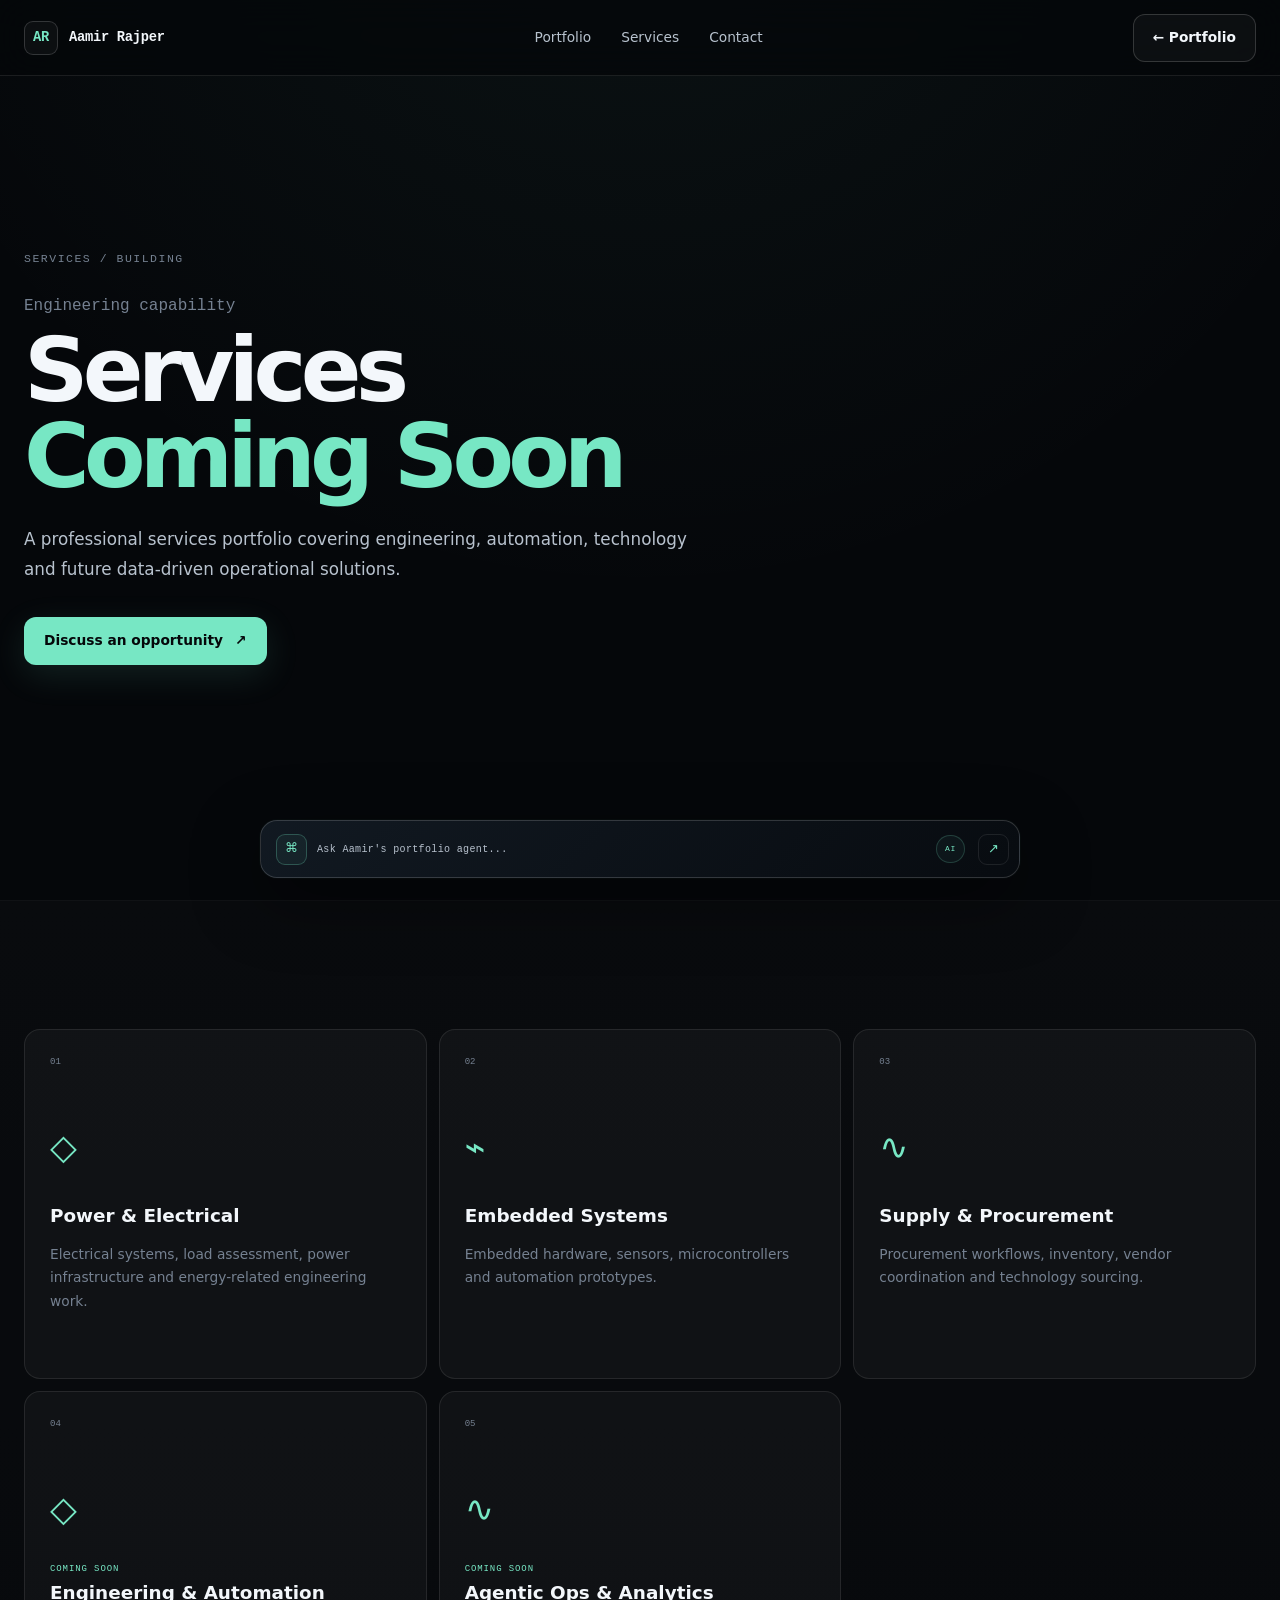
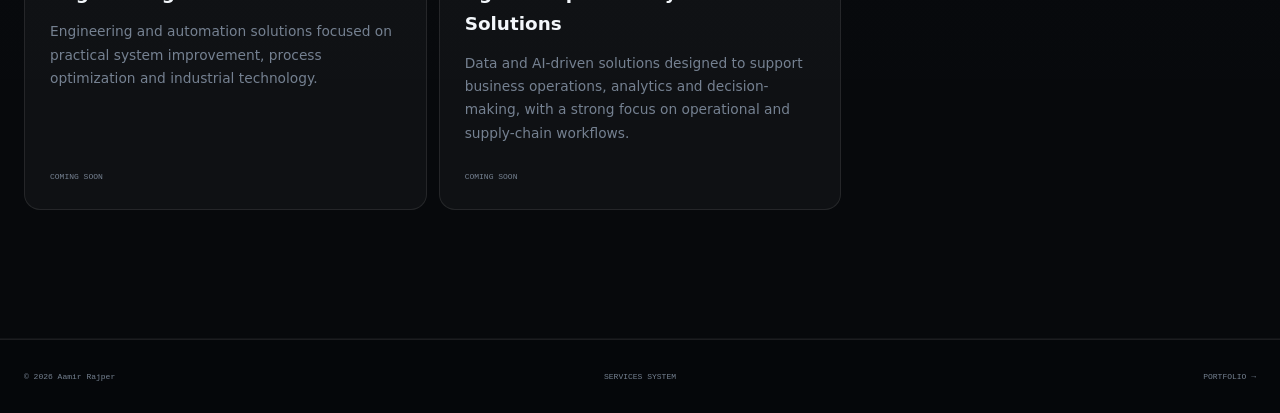
==== commit 0feeb86e: "Secure portfolio agent with private access mode" ====
--- a/services.html
+++ b/services.html
@@ -288,6 +288,7 @@
 
 
 <!-- AAMIR-PORTFOLIO-AGENT -->
+<!-- AAMIR-PORTFOLIO-AGENT -->
 
 <div
     id="ar-agent"
@@ -300,21 +301,25 @@
         type="button"
         aria-expanded="false"
         aria-controls="ar-agent-panel"
-        aria-label="Open Aamir Rajper portfolio agent"
+        aria-label="Open Aamir's portfolio agent"
     >
-
-        <span class="ar-agent-launcher-mark">
-            AR
+        <span class="ar-agent-launcher-command">
+            <span class="ar-agent-command-icon">
+                ⌘
+            </span>
+
+            <span>
+                Ask Aamir's portfolio agent...
+            </span>
         </span>
 
-        <span class="ar-agent-launcher-text">
-            Ask Portfolio
+        <span class="ar-agent-launcher-status">
+            AI
         </span>
 
         <span class="ar-agent-launcher-arrow">
             ↗
         </span>
-
     </button>
 
 
@@ -328,27 +333,61 @@
         <header class="ar-agent-header">
 
             <div>
-
                 <span class="ar-agent-eyebrow">
-                    PORTFOLIO GUIDE
+                    PORTFOLIO AGENT
                 </span>
 
                 <h2>
                     Aamir's Agent
                 </h2>
-
-            </div>
-
-            <button
-                id="ar-agent-close"
-                class="ar-agent-close"
-                type="button"
-                aria-label="Close portfolio agent"
-            >
-                ×
-            </button>
+            </div>
+
+            <div class="ar-agent-header-actions">
+
+                <span
+                    id="ar-agent-mode"
+                    class="ar-agent-mode"
+                >
+                    PUBLIC MODE
+                </span>
+
+                <button
+                    id="ar-agent-close"
+                    class="ar-agent-close"
+                    type="button"
+                    aria-label="Close portfolio agent"
+                >
+                    ×
+                </button>
+
+            </div>
 
         </header>
+
+
+        <div class="ar-agent-intro">
+
+            <div class="ar-agent-signal">
+                <span></span>
+                <span></span>
+                <span></span>
+            </div>
+
+            <div>
+
+                <strong id="ar-agent-state-title">
+                    Portfolio navigation
+                </strong>
+
+                <p id="ar-agent-state-description">
+                    Search or jump directly to a part of
+                    Aamir's portfolio. Private AI responses
+                    require authorized access.
+                </p>
+
+            </div>
+
+        </div>
 
 
         <div
@@ -366,14 +405,18 @@
 
                 <div class="ar-agent-message-body">
 
-                    Hi — I can help you find the right part
-                    of Aamir's portfolio.
+                    Welcome.
 
                     <br><br>
 
-                    Ask about projects, experience,
-                    education, research, the CV,
-                    documents or services.
+                    I can navigate you to projects,
+                    experience, education, research,
+                    documents, CV and services.
+
+                    <br><br>
+
+                    Authorized users can unlock the
+                    private AI agent below.
 
                 </div>
 
@@ -382,51 +425,118 @@
         </div>
 
 
-        <div class="ar-agent-suggestions">
-
-            <button
-                type="button"
-                data-agent-question="I'm a professor or researcher. Which projects and research should I see?"
+        <div
+            class="ar-agent-suggestions"
+            aria-label="Portfolio shortcuts"
+        >
+
+            <button
+                type="button"
+                data-command="professor research"
+                data-agent-question="I'm a professor or researcher. Which projects, education and research should I review?"
             >
                 Professor / research
             </button>
 
             <button
                 type="button"
-                data-agent-question="Show me Aamir's embedded AI work."
+                data-command="embedded ai robot"
+                data-agent-question="Show me Aamir's strongest embedded AI and robotics work."
             >
                 Embedded AI
             </button>
 
             <button
                 type="button"
-                data-agent-question="Where can I find Aamir's CV?"
+                data-command="cv"
+                data-agent-question="Where can I find Aamir's CV and what is most relevant in it?"
             >
                 Find CV
             </button>
 
             <button
                 type="button"
-                data-agent-question="What experience is most relevant to industrial operations?"
-            >
-                Industrial experience
-            </button>
-
-            <button
-                type="button"
-                data-agent-question="What services are available or coming soon?"
+                data-command="industrial experience"
+                data-agent-question="Which of Aamir's experience is most relevant to industrial operations?"
+            >
+                Industrial
+            </button>
+
+            <button
+                type="button"
+                data-command="services"
+                data-agent-question="What services are currently available and which are coming soon?"
             >
                 Services
             </button>
 
             <button
                 type="button"
+                data-command="contact"
                 data-agent-question="How can I contact Aamir?"
             >
                 Contact
             </button>
 
         </div>
+
+
+        <section
+            id="ar-agent-access"
+            class="ar-agent-access"
+        >
+
+            <div class="ar-agent-access-heading">
+
+                <span>
+                    PRIVATE ACCESS
+                </span>
+
+                <small>
+                    Authorized users only
+                </small>
+
+            </div>
+
+            <form
+                id="ar-agent-access-form"
+                class="ar-agent-access-form"
+            >
+
+                <input
+                    id="ar-agent-access-id"
+                    type="text"
+                    maxlength="100"
+                    autocomplete="username"
+                    placeholder="Access ID"
+                    aria-label="Access ID"
+                >
+
+                <input
+                    id="ar-agent-access-key"
+                    type="password"
+                    maxlength="300"
+                    autocomplete="current-password"
+                    placeholder="Access key"
+                    aria-label="Access key"
+                >
+
+                <button
+                    id="ar-agent-unlock"
+                    type="submit"
+                >
+                    Unlock
+                </button>
+
+            </form>
+
+            <div
+                id="ar-agent-access-status"
+                class="ar-agent-access-status"
+                aria-live="polite"
+            ></div>
+
+        </section>
 
 
         <form
@@ -434,14 +544,22 @@
             class="ar-agent-form"
         >
 
-            <input
-                id="ar-agent-input"
-                type="text"
-                maxlength="650"
-                autocomplete="off"
-                placeholder="Ask about the portfolio..."
-                aria-label="Ask about the portfolio"
-            >
+            <div class="ar-agent-input-wrap">
+
+                <span class="ar-agent-input-symbol">
+                    ›
+                </span>
+
+                <input
+                    id="ar-agent-input"
+                    type="text"
+                    maxlength="650"
+                    autocomplete="off"
+                    placeholder="Search portfolio or unlock private AI..."
+                    aria-label="Search the portfolio or ask the private AI agent"
+                >
+
+            </div>
 
             <button
                 id="ar-agent-send"
@@ -455,13 +573,24 @@
 
 
         <div class="ar-agent-footer">
-            SITE-AWARE · NO GENERAL WEB SEARCH · 5 QUESTIONS / DAY
+
+            <span id="ar-agent-footer-left">
+                PUBLIC NAVIGATION · ZERO LLM
+            </span>
+
+            <button
+                id="ar-agent-logout"
+                type="button"
+                hidden
+            >
+                SIGN OUT
+            </button>
+
         </div>
 
     </aside>
 
 </div>
-
 
 <script src="js/agent.js"></script>
 
--- a/css/style.css
+++ b/css/style.css
@@ -2091,35 +2091,62 @@
 /* ============================================================
    AAMIR PORTFOLIO AGENT
    ============================================================ */
+/* ============================================================
+   AAMIR PORTFOLIO AGENT
+   ============================================================ */
 
 .ar-agent {
     position: fixed;
-    right: 22px;
+    left: 50%;
     bottom: 22px;
     z-index: 1500;
+    width: min(
+        760px,
+        calc(100vw - 32px)
+    );
+    transform: translateX(-50%);
     font-family: var(--font-body);
 }
 
 .ar-agent-launcher {
-    min-height: 50px;
-    display: inline-flex;
+    width: 100%;
+    min-height: 58px;
+    display: grid;
+    grid-template-columns:
+        1fr
+        auto
+        auto;
     align-items: center;
-    gap: 10px;
-    padding: 7px 12px 7px 7px;
-    border: 1px solid var(--line-strong);
-    border-radius: var(--radius-pill);
-    color: var(--text-0);
+    gap: 13px;
+    padding: 8px 10px 8px 15px;
+
+    border:
+        1px solid
+        var(--line-strong);
+
+    border-radius:
+        17px;
+
+    color:
+        var(--text-0);
+
     background:
         linear-gradient(
             135deg,
-            rgba(18,26,35,0.94),
-            rgba(8,12,17,0.94)
+            rgba(18,26,35,0.96),
+            rgba(8,12,17,0.96)
         );
+
     box-shadow:
-        0 18px 55px rgba(0,0,0,0.35),
+        0 20px 70px rgba(0,0,0,0.44),
         0 0 0 1px rgba(119,231,196,0.025);
-    backdrop-filter: blur(18px);
-    cursor: pointer;
+
+    backdrop-filter:
+        blur(20px);
+
+    cursor:
+        pointer;
+
     transition:
         transform var(--transition),
         border-color var(--transition),
@@ -2127,84 +2154,177 @@
 }
 
 .ar-agent-launcher:hover {
-    transform: translateY(-3px);
-    border-color: rgba(119,231,196,0.42);
+    transform:
+        translateY(-2px);
+
+    border-color:
+        rgba(119,231,196,0.42);
+
     box-shadow:
-        0 22px 70px rgba(0,0,0,0.42),
+        0 26px 85px rgba(0,0,0,0.5),
         0 0 35px rgba(119,231,196,0.07);
 }
 
-.ar-agent-launcher-mark {
-    width: 36px;
-    height: 36px;
+.ar-agent-launcher-command {
+    min-width: 0;
+    display: flex;
+    align-items: center;
+    gap: 10px;
+
+    color:
+        var(--text-1);
+
+    font-family:
+        var(--font-mono);
+
+    font-size:
+        10px;
+
+    letter-spacing:
+        0.035em;
+
+    text-align:
+        left;
+}
+
+.ar-agent-command-icon {
+    width: 31px;
+    height: 31px;
     display: grid;
     place-items: center;
-    border: 1px solid rgba(119,231,196,0.35);
-    border-radius: 50%;
-    color: var(--accent);
+
+    flex:
+        0 0 auto;
+
+    border:
+        1px solid
+        rgba(119,231,196,0.26);
+
+    border-radius:
+        9px;
+
+    color:
+        var(--accent);
+
     background:
-        radial-gradient(
-            circle,
-            rgba(119,231,196,0.10),
-            transparent 75%
-        );
-    font-family: var(--font-mono);
-    font-size: 9px;
-    font-weight: 700;
-}
-
-.ar-agent-launcher-text {
-    font-family: var(--font-mono);
-    font-size: 9px;
-    letter-spacing: 0.05em;
+        rgba(119,231,196,0.055);
+
+    font-size:
+        13px;
+}
+
+.ar-agent-launcher-status {
+    padding:
+        6px 8px;
+
+    border:
+        1px solid
+        rgba(119,231,196,0.20);
+
+    border-radius:
+        var(--radius-pill);
+
+    color:
+        var(--accent);
+
+    background:
+        rgba(119,231,196,0.045);
+
+    font-family:
+        var(--font-mono);
+
+    font-size:
+        8px;
+
+    letter-spacing:
+        0.08em;
 }
 
 .ar-agent-launcher-arrow {
-    color: var(--accent);
-    font-size: 13px;
+    width: 31px;
+    height: 31px;
+    display: grid;
+    place-items: center;
+
+    border:
+        1px solid
+        var(--line);
+
+    border-radius:
+        9px;
+
+    color:
+        var(--accent);
+
+    font-size:
+        13px;
 }
 
 .ar-agent-panel {
     position: absolute;
-    right: 0;
-    bottom: calc(100% + 12px);
-    width: min(
-        420px,
-        calc(100vw - 32px)
-    );
-    height: min(
-        690px,
-        calc(100svh - 105px)
-    );
+    left: 50%;
+    bottom:
+        calc(100% + 12px);
+
+    width:
+        min(760px, calc(100vw - 32px));
+
+    height:
+        min(760px, calc(100svh - 105px));
+
     display: grid;
+
     grid-template-rows:
+        auto
         auto
         minmax(0, 1fr)
         auto
+        auto
+        auto
         auto;
-    overflow: hidden;
-    border: 1px solid var(--line-strong);
-    border-radius: 24px;
+
+    overflow:
+        hidden;
+
+    transform:
+        translate(
+            -50%,
+            12px
+        )
+        scale(0.985);
+
+    transform-origin:
+        bottom center;
+
+    border:
+        1px solid
+        var(--line-strong);
+
+    border-radius:
+        24px;
+
     background:
         radial-gradient(
             circle at 80% 0%,
-            rgba(119,231,196,0.065),
-            transparent 35%
+            rgba(119,231,196,0.075),
+            transparent 34%
         ),
-        rgba(8,12,17,0.96);
+        rgba(8,12,17,0.97);
+
     box-shadow:
-        0 35px 120px rgba(0,0,0,0.55);
-    backdrop-filter: blur(24px);
-
-    opacity: 0;
-    visibility: hidden;
-    pointer-events: none;
-    transform:
-        translateY(12px)
-        scale(0.985);
-
-    transform-origin:
-        bottom right;
+        0 35px 130px rgba(0,0,0,0.58);
+
+    backdrop-filter:
+        blur(26px);
+
+    opacity:
+        0;
+
+    visibility:
+        hidden;
+
+    pointer-events:
+        none;
 
     transition:
         opacity var(--transition),
@@ -2213,154 +2333,487 @@
 }
 
 .ar-agent.is-open .ar-agent-panel {
-    opacity: 1;
-    visibility: visible;
-    pointer-events: auto;
+    opacity:
+        1;
+
+    visibility:
+        visible;
+
+    pointer-events:
+        auto;
+
     transform:
-        translateY(0)
+        translate(
+            -50%,
+            0
+        )
         scale(1);
 }
 
 .ar-agent-header {
-    min-height: 76px;
-    display: flex;
-    align-items: center;
-    justify-content: space-between;
-    padding: 15px 16px 13px 18px;
-    border-bottom: 1px solid var(--line);
+    min-height:
+        76px;
+
+    display:
+        flex;
+
+    align-items:
+        center;
+
+    justify-content:
+        space-between;
+
+    gap:
+        15px;
+
+    padding:
+        14px 15px 13px 18px;
+
+    border-bottom:
+        1px solid
+        var(--line);
 }
 
 .ar-agent-eyebrow {
-    color: var(--accent);
-    font-family: var(--font-mono);
-    font-size: 8px;
-    letter-spacing: 0.12em;
+    color:
+        var(--accent);
+
+    font-family:
+        var(--font-mono);
+
+    font-size:
+        8px;
+
+    letter-spacing:
+        0.12em;
 }
 
 .ar-agent-header h2 {
-    margin: 5px 0 0;
-    color: var(--text-0);
-    font-size: 1.05rem;
-    letter-spacing: -0.025em;
+    margin:
+        5px 0 0;
+
+    color:
+        var(--text-0);
+
+    font-size:
+        1.05rem;
+
+    letter-spacing:
+        -0.025em;
+}
+
+.ar-agent-header-actions {
+    display:
+        flex;
+
+    align-items:
+        center;
+
+    gap:
+        8px;
+}
+
+.ar-agent-mode {
+    padding:
+        6px 8px;
+
+    border:
+        1px solid
+        var(--line);
+
+    border-radius:
+        var(--radius-pill);
+
+    color:
+        var(--text-2);
+
+    font-family:
+        var(--font-mono);
+
+    font-size:
+        7px;
+
+    letter-spacing:
+        0.08em;
+
+    white-space:
+        nowrap;
+}
+
+.ar-agent.is-authenticated .ar-agent-mode {
+    color:
+        var(--accent);
+
+    border-color:
+        rgba(119,231,196,0.22);
+
+    background:
+        rgba(119,231,196,0.04);
 }
 
 .ar-agent-close {
-    width: 34px;
-    height: 34px;
-    display: grid;
-    place-items: center;
-    border: 1px solid var(--line);
-    border-radius: 10px;
-    color: var(--text-1);
-    background: rgba(255,255,255,0.035);
-    cursor: pointer;
-    font-size: 19px;
+    width:
+        34px;
+
+    height:
+        34px;
+
+    display:
+        grid;
+
+    place-items:
+        center;
+
+    border:
+        1px solid
+        var(--line);
+
+    border-radius:
+        10px;
+
+    color:
+        var(--text-1);
+
+    background:
+        rgba(255,255,255,0.035);
+
+    cursor:
+        pointer;
+
+    font-size:
+        19px;
 }
 
 .ar-agent-close:hover {
-    color: var(--accent);
-    border-color: var(--accent);
+    color:
+        var(--accent);
+
+    border-color:
+        var(--accent);
+}
+
+.ar-agent-intro {
+    display:
+        grid;
+
+    grid-template-columns:
+        auto 1fr;
+
+    gap:
+        11px;
+
+    padding:
+        12px 15px;
+
+    border-bottom:
+        1px solid
+        var(--line);
+}
+
+.ar-agent-signal {
+    width:
+        30px;
+
+    height:
+        30px;
+
+    display:
+        flex;
+
+    align-items:
+        center;
+
+    justify-content:
+        center;
+
+    gap:
+        3px;
+
+    border:
+        1px solid
+        rgba(119,231,196,0.18);
+
+    border-radius:
+        9px;
+
+    background:
+        rgba(119,231,196,0.035);
+}
+
+.ar-agent-signal span {
+    width:
+        3px;
+
+    height:
+        11px;
+
+    border-radius:
+        999px;
+
+    background:
+        var(--accent);
+
+    animation:
+        ar-agent-pulse
+        1.1s
+        ease-in-out
+        infinite;
+}
+
+.ar-agent-signal span:nth-child(2) {
+    animation-delay:
+        120ms;
+}
+
+.ar-agent-signal span:nth-child(3) {
+    animation-delay:
+        240ms;
+}
+
+.ar-agent-intro strong {
+    display:
+        block;
+
+    margin-bottom:
+        3px;
+
+    color:
+        var(--text-0);
+
+    font-size:
+        0.78rem;
+}
+
+.ar-agent-intro p {
+    margin:
+        0;
+
+    color:
+        var(--text-2);
+
+    font-size:
+        0.71rem;
+
+    line-height:
+        1.55;
 }
 
 .ar-agent-messages {
-    min-height: 0;
-    overflow-y: auto;
-    padding: 17px 14px;
-    scroll-behavior: smooth;
+    min-height:
+        0;
+
+    overflow-y:
+        auto;
+
+    padding:
+        17px 15px;
+
+    scroll-behavior:
+        smooth;
 }
 
 .ar-agent-message {
-    display: grid;
-    grid-template-columns: 28px 1fr;
-    gap: 9px;
-    margin-bottom: 14px;
-    align-items: start;
+    display:
+        grid;
+
+    grid-template-columns:
+        28px 1fr;
+
+    gap:
+        9px;
+
+    margin-bottom:
+        14px;
+
+    align-items:
+        start;
 }
 
 .ar-agent-message.user {
-    grid-template-columns: 1fr 28px;
-}
-
-.ar-agent-message.user .ar-agent-avatar {
-    order: 2;
-    color: var(--text-0);
-    border-color: var(--line-strong);
-}
-
-.ar-agent-message.user .ar-agent-message-body {
-    order: 1;
-    justify-self: end;
-    background: rgba(119,231,196,0.07);
-    border-color: rgba(119,231,196,0.17);
-}
-
+    grid-template-columns:
+        1fr 28px;
+}
+
+.ar-agent-message.user
 .ar-agent-avatar {
-    width: 28px;
-    height: 28px;
-    display: grid;
-    place-items: center;
-    border: 1px solid rgba(119,231,196,0.22);
-    border-radius: 8px;
-    color: var(--accent);
-    background: rgba(255,255,255,0.025);
-    font-family: var(--font-mono);
-    font-size: 7px;
-}
-
+    order:
+        2;
+
+    color:
+        var(--text-0);
+
+    border-color:
+        var(--line-strong);
+}
+
+.ar-agent-message.user
 .ar-agent-message-body {
-    max-width: 315px;
-    padding: 11px 12px;
-    border: 1px solid var(--line);
-    border-radius: 13px;
-    color: var(--text-1);
-    background: rgba(255,255,255,0.025);
-    font-size: 0.82rem;
-    line-height: 1.6;
+    order:
+        1;
+
+    justify-self:
+        end;
+
+    background:
+        rgba(119,231,196,0.07);
+
+    border-color:
+        rgba(119,231,196,0.17);
+}
+
+.ar-agent-avatar {
+    width:
+        28px;
+
+    height:
+        28px;
+
+    display:
+        grid;
+
+    place-items:
+        center;
+
+    border:
+        1px solid
+        rgba(119,231,196,0.22);
+
+    border-radius:
+        8px;
+
+    color:
+        var(--accent);
+
+    background:
+        rgba(255,255,255,0.025);
+
+    font-family:
+        var(--font-mono);
+
+    font-size:
+        7px;
+}
+
+.ar-agent-message-body {
+    max-width:
+        620px;
+
+    padding:
+        11px 12px;
+
+    border:
+        1px solid
+        var(--line);
+
+    border-radius:
+        13px;
+
+    color:
+        var(--text-1);
+
+    background:
+        rgba(255,255,255,0.025);
+
+    font-size:
+        0.82rem;
+
+    line-height:
+        1.6;
 }
 
 .ar-agent-route {
-    display: inline-flex;
-    align-items: center;
+    display:
+        inline-flex;
+
+    align-items:
+        center;
+
     margin:
-        8px 5px
-        0 0;
-    padding: 6px 8px;
-    border: 1px solid rgba(119,231,196,0.19);
-    border-radius: 8px;
-    color: var(--accent);
-    background: rgba(119,231,196,0.045);
-    font-family: var(--font-mono);
-    font-size: 8px;
-    text-decoration: none;
-    transition:
-        background var(--transition-fast),
-        border-color var(--transition-fast);
+        8px 5px 0 0;
+
+    padding:
+        6px 8px;
+
+    border:
+        1px solid
+        rgba(119,231,196,0.19);
+
+    border-radius:
+        8px;
+
+    color:
+        var(--accent);
+
+    background:
+        rgba(119,231,196,0.045);
+
+    font-family:
+        var(--font-mono);
+
+    font-size:
+        8px;
+
+    text-decoration:
+        none;
 }
 
 .ar-agent-route:hover {
-    border-color: rgba(119,231,196,0.45);
-    background: rgba(119,231,196,0.09);
+    border-color:
+        rgba(119,231,196,0.45);
+
+    background:
+        rgba(119,231,196,0.09);
 }
 
 .ar-agent-suggestions {
-    display: flex;
-    gap: 7px;
-    overflow-x: auto;
-    padding: 0 14px 11px;
-    scrollbar-width: thin;
+    display:
+        flex;
+
+    gap:
+        7px;
+
+    overflow-x:
+        auto;
+
+    padding:
+        0 15px 11px;
+
+    scrollbar-width:
+        thin;
 }
 
 .ar-agent-suggestions button {
-    flex: 0 0 auto;
-    padding: 7px 9px;
-    border: 1px solid var(--line);
-    border-radius: var(--radius-pill);
-    color: var(--text-2);
-    background: rgba(255,255,255,0.02);
-    font-family: var(--font-mono);
-    font-size: 8px;
-    cursor: pointer;
-    white-space: nowrap;
+    flex:
+        0 0 auto;
+
+    padding:
+        7px 9px;
+
+    border:
+        1px solid
+        var(--line);
+
+    border-radius:
+        var(--radius-pill);
+
+    color:
+        var(--text-2);
+
+    background:
+        rgba(255,255,255,0.02);
+
+    font-family:
+        var(--font-mono);
+
+    font-size:
+        8px;
+
+    cursor:
+        pointer;
+
+    white-space:
+        nowrap;
+
     transition:
         border-color var(--transition-fast),
         color var(--transition-fast),
@@ -2368,85 +2821,467 @@
 }
 
 .ar-agent-suggestions button:hover {
-    color: var(--text-0);
-    border-color: rgba(119,231,196,0.28);
-    background: rgba(119,231,196,0.04);
+    color:
+        var(--text-0);
+
+    border-color:
+        rgba(119,231,196,0.28);
+
+    background:
+        rgba(119,231,196,0.04);
+}
+
+.ar-agent-access {
+    margin:
+        0 15px 10px;
+
+    padding:
+        11px;
+
+    border:
+        1px solid
+        var(--line);
+
+    border-radius:
+        14px;
+
+    background:
+        rgba(255,255,255,0.018);
+}
+
+.ar-agent.is-authenticated
+.ar-agent-access {
+    border-color:
+        rgba(119,231,196,0.16);
+}
+
+.ar-agent-access-heading {
+    display:
+        flex;
+
+    align-items:
+        baseline;
+
+    justify-content:
+        space-between;
+
+    gap:
+        12px;
+
+    margin-bottom:
+        8px;
+}
+
+.ar-agent-access-heading span {
+    color:
+        var(--accent);
+
+    font-family:
+        var(--font-mono);
+
+    font-size:
+        8px;
+
+    letter-spacing:
+        0.1em;
+}
+
+.ar-agent-access-heading small {
+    color:
+        var(--text-2);
+
+    font-family:
+        var(--font-mono);
+
+    font-size:
+        7px;
+}
+
+.ar-agent-access-form {
+    display:
+        grid;
+
+    grid-template-columns:
+        1fr
+        1fr
+        auto;
+
+    gap:
+        7px;
+}
+
+.ar-agent-access-form input {
+    width:
+        100%;
+
+    min-height:
+        39px;
+
+    padding:
+        0 10px;
+
+    border:
+        1px solid
+        var(--line);
+
+    border-radius:
+        9px;
+
+    outline:
+        none;
+
+    color:
+        var(--text-0);
+
+    background:
+        rgba(255,255,255,0.025);
+
+    font-size:
+        0.78rem;
+}
+
+.ar-agent-access-form input:focus {
+    border-color:
+        rgba(119,231,196,0.4);
+
+    box-shadow:
+        0 0 0 3px
+        rgba(119,231,196,0.05);
+}
+
+.ar-agent-access-form button {
+    min-width:
+        82px;
+
+    min-height:
+        39px;
+
+    padding:
+        0 13px;
+
+    border:
+        1px solid
+        rgba(119,231,196,0.22);
+
+    border-radius:
+        9px;
+
+    color:
+        var(--bg-0);
+
+    background:
+        var(--accent);
+
+    cursor:
+        pointer;
+
+    font-family:
+        var(--font-mono);
+
+    font-size:
+        8px;
+}
+
+.ar-agent-access-form button:disabled {
+    opacity:
+        0.5;
+
+    cursor:
+        wait;
+}
+
+.ar-agent-access-status {
+    min-height:
+        14px;
+
+    margin-top:
+        7px;
+
+    color:
+        var(--text-2);
+
+    font-family:
+        var(--font-mono);
+
+    font-size:
+        7px;
+}
+
+.ar-agent-access-status.error {
+    color:
+        #ff9e9e;
+}
+
+.ar-agent-access-status.success {
+    color:
+        var(--accent);
 }
 
 .ar-agent-form {
-    display: grid;
-    grid-template-columns: 1fr 44px;
-    gap: 7px;
-    padding: 0 14px 11px;
+    display:
+        grid;
+
+    grid-template-columns:
+        1fr
+        48px;
+
+    gap:
+        7px;
+
+    padding:
+        0 15px 10px;
+}
+
+.ar-agent-input-wrap {
+    display:
+        grid;
+
+    grid-template-columns:
+        auto
+        1fr;
+
+    align-items:
+        center;
+
+    gap:
+        8px;
+
+    min-height:
+        48px;
+
+    padding:
+        0 11px;
+
+    border:
+        1px solid
+        var(--line);
+
+    border-radius:
+        12px;
+
+    background:
+        rgba(255,255,255,0.028);
+}
+
+.ar-agent-input-wrap:focus-within {
+    border-color:
+        rgba(119,231,196,0.4);
+
+    box-shadow:
+        0 0 0 3px
+        rgba(119,231,196,0.05);
+}
+
+.ar-agent-input-symbol {
+    color:
+        var(--accent);
+
+    font-family:
+        var(--font-mono);
+
+    font-size:
+        12px;
 }
 
 .ar-agent-form input {
-    width: 100%;
-    min-height: 44px;
-    padding: 0 13px;
-    border: 1px solid var(--line);
-    border-radius: 11px;
-    outline: none;
-    color: var(--text-0);
-    background: rgba(255,255,255,0.035);
-    font-size: 0.83rem;
+    width:
+        100%;
+
+    min-width:
+        0;
+
+    border:
+        0;
+
+    outline:
+        none;
+
+    color:
+        var(--text-0);
+
+    background:
+        transparent;
+
+    font-size:
+        0.83rem;
 }
 
 .ar-agent-form input::placeholder {
-    color: var(--text-2);
-}
-
-.ar-agent-form input:focus {
-    border-color: rgba(119,231,196,0.4);
-    box-shadow:
-        0 0 0 3px rgba(119,231,196,0.05);
+    color:
+        var(--text-2);
 }
 
 .ar-agent-form button {
-    min-height: 44px;
-    border: 1px solid rgba(119,231,196,0.25);
-    border-radius: 11px;
-    color: var(--bg-0);
-    background: var(--accent);
-    cursor: pointer;
-    font-size: 14px;
+    min-height:
+        48px;
+
+    border:
+        1px solid
+        rgba(119,231,196,0.25);
+
+    border-radius:
+        12px;
+
+    color:
+        var(--bg-0);
+
+    background:
+        var(--accent);
+
+    cursor:
+        pointer;
+
+    font-size:
+        14px;
 }
 
 .ar-agent-form button:disabled {
-    opacity: 0.5;
-    cursor: wait;
+    opacity:
+        0.5;
+
+    cursor:
+        wait;
 }
 
 .ar-agent-footer {
-    padding: 0 14px 12px;
-    color: var(--text-2);
-    font-family: var(--font-mono);
-    font-size: 7px;
-    letter-spacing: 0.08em;
-    text-align: center;
-}
-
-.ar-agent-typing .ar-agent-message-body {
-    display: inline-flex;
-    align-items: center;
-    gap: 4px;
-    width: fit-content;
-}
-
-.ar-agent-typing .ar-agent-message-body > span {
-    width: 4px;
-    height: 4px;
-    border-radius: 50%;
-    background: var(--accent);
-    animation: ar-agent-bounce 900ms ease-in-out infinite;
-}
-
-.ar-agent-typing .ar-agent-message-body > span:nth-child(2) {
-    animation-delay: 120ms;
-}
-
-.ar-agent-typing .ar-agent-message-body > span:nth-child(3) {
-    animation-delay: 240ms;
+    display:
+        flex;
+
+    align-items:
+        center;
+
+    justify-content:
+        center;
+
+    gap:
+        12px;
+
+    min-height:
+        29px;
+
+    padding:
+        0 15px 11px;
+
+    color:
+        var(--text-2);
+
+    font-family:
+        var(--font-mono);
+
+    font-size:
+        7px;
+
+    letter-spacing:
+        0.08em;
+
+    text-align:
+        center;
+}
+
+.ar-agent-footer button {
+    border:
+        0;
+
+    padding:
+        0;
+
+    color:
+        var(--accent);
+
+    background:
+        transparent;
+
+    cursor:
+        pointer;
+
+    font-family:
+        inherit;
+
+    font-size:
+        inherit;
+
+    letter-spacing:
+        inherit;
+}
+
+.ar-agent.is-authenticated
+.ar-agent-access {
+    background:
+        rgba(119,231,196,0.025);
+}
+
+.ar-agent.is-authenticated
+.ar-agent-access-heading small {
+    color:
+        var(--accent);
+}
+
+.ar-agent-typing
+.ar-agent-message-body {
+    display:
+        inline-flex;
+
+    align-items:
+        center;
+
+    gap:
+        4px;
+
+    width:
+        fit-content;
+}
+
+.ar-agent-typing
+.ar-agent-message-body > span {
+    width:
+        4px;
+
+    height:
+        4px;
+
+    border-radius:
+        50%;
+
+    background:
+        var(--accent);
+
+    animation:
+        ar-agent-bounce
+        900ms
+        ease-in-out
+        infinite;
+}
+
+.ar-agent-typing
+.ar-agent-message-body > span:nth-child(2) {
+    animation-delay:
+        120ms;
+}
+
+.ar-agent-typing
+.ar-agent-message-body > span:nth-child(3) {
+    animation-delay:
+        240ms;
+}
+
+@keyframes ar-agent-pulse {
+
+    0%,
+    100% {
+        opacity:
+            0.25;
+
+        transform:
+            scaleY(0.7);
+    }
+
+    50% {
+        opacity:
+            1;
+
+        transform:
+            scaleY(1);
+    }
 }
 
 @keyframes ar-agent-bounce {
@@ -2454,57 +3289,126 @@
     0%,
     70%,
     100% {
-        opacity: 0.25;
-        transform: translateY(0);
+        opacity:
+            0.25;
+
+        transform:
+            translateY(0);
     }
 
     35% {
-        opacity: 1;
-        transform: translateY(-3px);
-    }
-}
-
-
-@media (max-width: 560px) {
+        opacity:
+            1;
+
+        transform:
+            translateY(-3px);
+    }
+}
+
+@media (max-width: 760px) {
 
     .ar-agent {
-        right: 12px;
-        bottom: 12px;
-    }
-
-    .ar-agent-launcher-text {
-        display: none;
-    }
-
-    .ar-agent-launcher {
-        padding-right: 8px;
+        width:
+            min(
+                680px,
+                calc(100vw - 20px)
+            );
+
+        bottom:
+            10px;
     }
 
     .ar-agent-panel {
-        right: -4px;
-        width: min(
-            calc(100vw - 24px),
-            420px
-        );
+        width:
+            min(
+                680px,
+                calc(100vw - 20px)
+            );
+
         height:
             min(
-                720px,
+                760px,
                 calc(100svh - 82px)
             );
-        border-radius: 20px;
-    }
-
-}
-
+    }
+
+}
+
+@media (max-width: 560px) {
+
+    .ar-agent {
+        width:
+            calc(100vw - 16px);
+
+        bottom:
+            8px;
+    }
+
+    .ar-agent-launcher {
+        min-height:
+            54px;
+
+        grid-template-columns:
+            1fr
+            auto
+            auto;
+    }
+
+    .ar-agent-launcher-command {
+        font-size:
+            9px;
+    }
+
+    .ar-agent-launcher-status {
+        font-size:
+            7px;
+    }
+
+    .ar-agent-panel {
+        width:
+            calc(100vw - 16px);
+
+        height:
+            calc(100svh - 76px);
+
+        border-radius:
+            20px;
+    }
+
+    .ar-agent-header {
+        min-height:
+            68px;
+    }
+
+    .ar-agent-mode {
+        display:
+            none;
+    }
+
+    .ar-agent-access-form {
+        grid-template-columns:
+            1fr 1fr;
+    }
+
+    .ar-agent-access-form button {
+        grid-column:
+            1 / -1;
+    }
+
+}
 
 @media (prefers-reduced-motion: reduce) {
 
     .ar-agent-panel,
     .ar-agent-launcher,
     .ar-agent-route,
+    .ar-agent-signal span,
     .ar-agent-typing .ar-agent-message-body > span {
-        transition: none !important;
-        animation: none !important;
+        animation:
+            none !important;
+
+        transition:
+            none !important;
     }
 
 }
